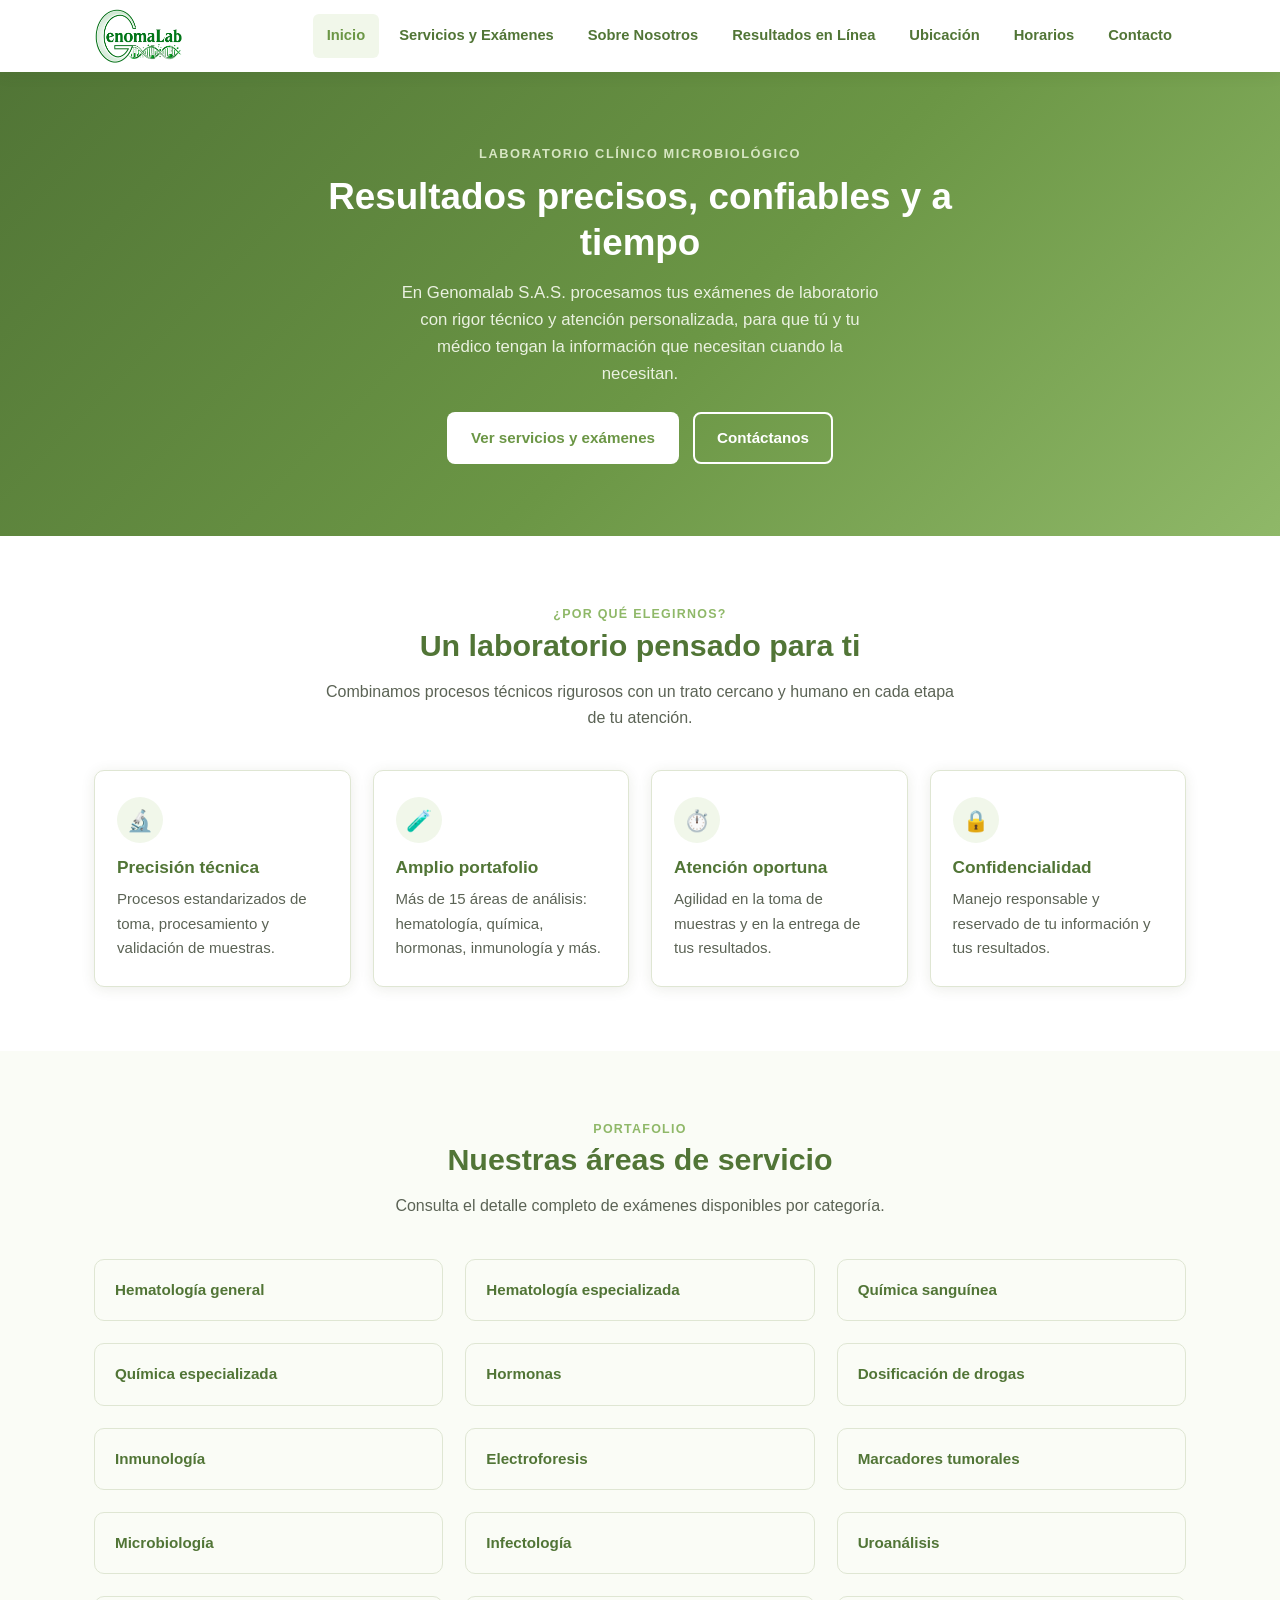
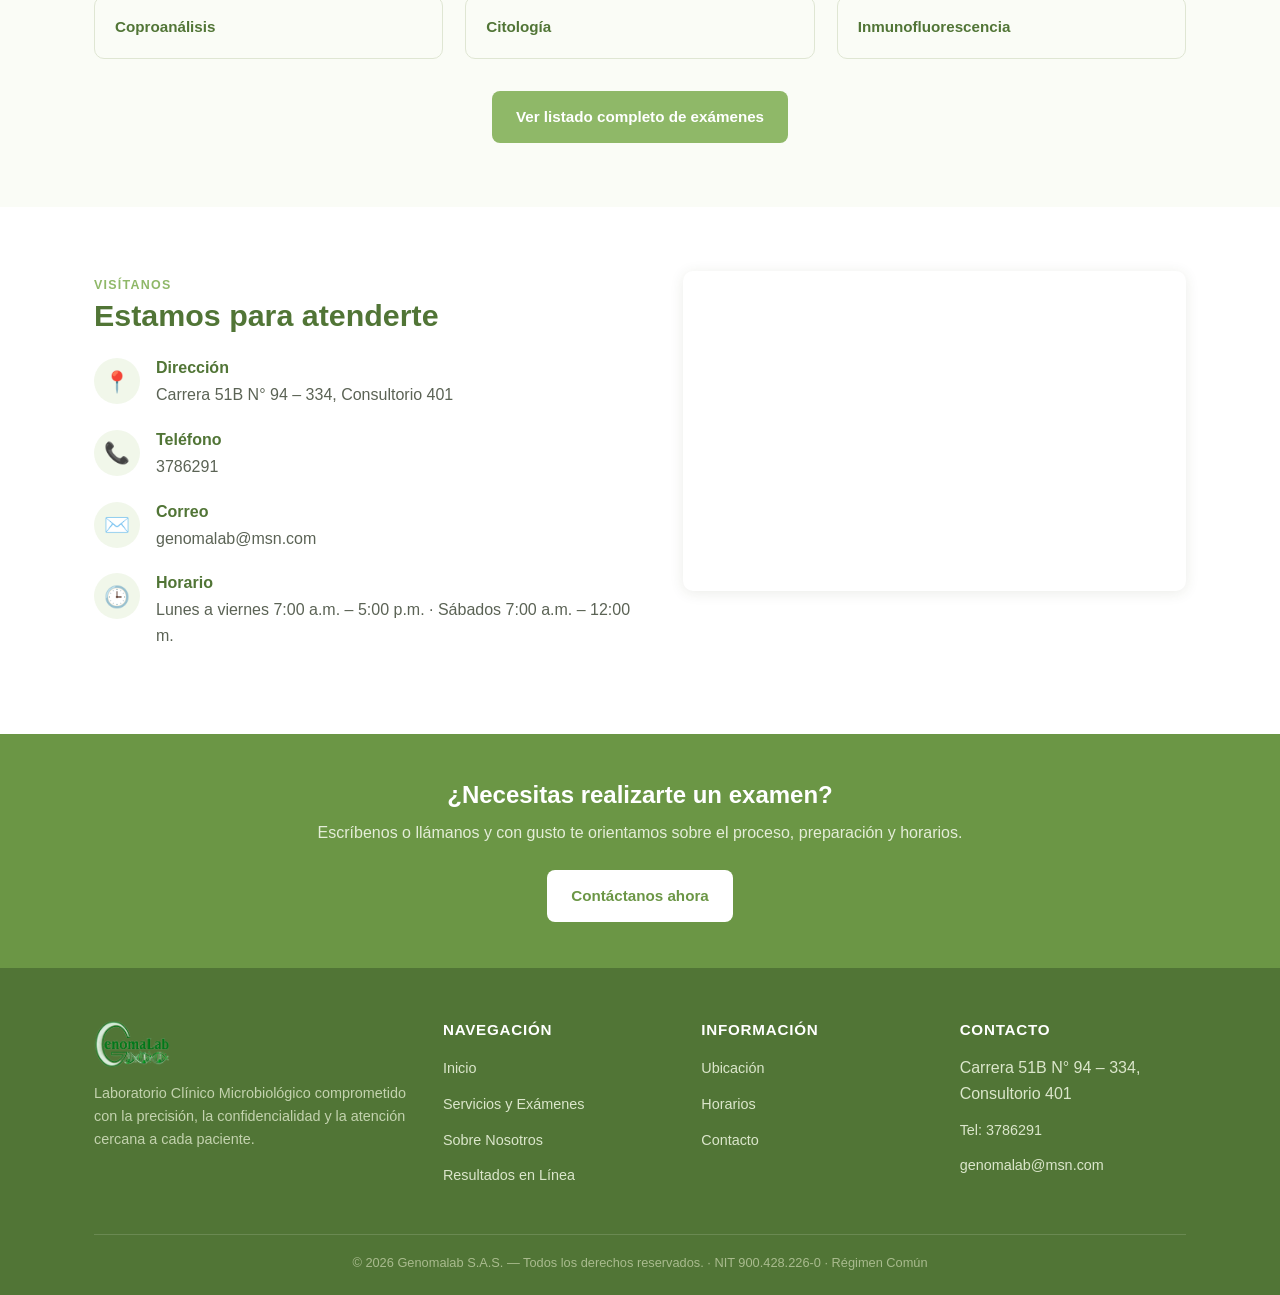
==== index.html @ b73cd080 "Add files via upload" ====
<!DOCTYPE html>
<html lang="es">
<head>
<meta charset="UTF-8">
<meta name="viewport" content="width=device-width, initial-scale=1.0">
<title>Genomalab S.A.S. | Laboratorio Clínico Microbiológico</title>
<meta name="description" content="Genomalab S.A.S. — Laboratorio Clínico Microbiológico. Hematología, química sanguínea, hormonas, inmunología, microbiología y más.">
<link rel="stylesheet" href="css/style.css">
</head>
<body>
  <header class="site-header">
    <div class="nav-wrap">
      <a href="index.html" class="brand">
        <img src="img/genomalab_logo.png" alt="Genomalab S.A.S. — Laboratorio Clínico Microbiológico">
      </a>
      <input type="checkbox" id="nav-toggle" class="nav-toggle">
      <label for="nav-toggle" class="nav-toggle-label" aria-label="Abrir menú"><span></span></label>
      <nav class="main-nav">
        <ul>
          <li><a href="index.html" class="active">Inicio</a></li>
          <li><a href="servicios.html">Servicios y Exámenes</a></li>
          <li><a href="sobre-nosotros.html">Sobre Nosotros</a></li>
          <li><a href="resultados.html">Resultados en Línea</a></li>
          <li><a href="ubicacion.html">Ubicación</a></li>
          <li><a href="horarios.html">Horarios</a></li>
          <li><a href="contacto.html">Contacto</a></li>
        </ul>
      </nav>
    </div>
  </header>


  <section class="hero">
    <div class="container">
      <div class="hero-text hero-text-centered">
        <span class="eyebrow">Laboratorio Clínico Microbiológico</span>
        <h1>Resultados precisos, confiables y a tiempo</h1>
        <p>En Genomalab S.A.S. procesamos tus exámenes de laboratorio con rigor técnico y atención personalizada, para que tú y tu médico tengan la información que necesitan cuando la necesitan.</p>
        <div class="hero-cta">
          <a href="servicios.html" class="btn btn-primary">Ver servicios y exámenes</a>
          <a href="contacto.html" class="btn btn-outline">Contáctanos</a>
        </div>
      </div>
    </div>
  </section>

  <section>
    <div class="container">
      <div class="section-header">
        <span class="eyebrow">¿Por qué elegirnos?</span>
        <h2>Un laboratorio pensado para ti</h2>
        <p>Combinamos procesos técnicos rigurosos con un trato cercano y humano en cada etapa de tu atención.</p>
      </div>
      <div class="grid grid-4">
        <div class="card">
          <div class="icon-badge">🔬</div>
          <h3>Precisión técnica</h3>
          <p>Procesos estandarizados de toma, procesamiento y validación de muestras.</p>
        </div>
        <div class="card">
          <div class="icon-badge">🧪</div>
          <h3>Amplio portafolio</h3>
          <p>Más de 15 áreas de análisis: hematología, química, hormonas, inmunología y más.</p>
        </div>
        <div class="card">
          <div class="icon-badge">⏱️</div>
          <h3>Atención oportuna</h3>
          <p>Agilidad en la toma de muestras y en la entrega de tus resultados.</p>
        </div>
        <div class="card">
          <div class="icon-badge">🔒</div>
          <h3>Confidencialidad</h3>
          <p>Manejo responsable y reservado de tu información y tus resultados.</p>
        </div>
      </div>
    </div>
  </section>

  <section class="section-alt">
    <div class="container">
      <div class="section-header">
        <span class="eyebrow">Portafolio</span>
        <h2>Nuestras áreas de servicio</h2>
        <p>Consulta el detalle completo de exámenes disponibles por categoría.</p>
      </div>
      <div class="grid grid-3">
        <div class="service-card"><a href="servicios.html">Hematología general</a></div>
        <div class="service-card"><a href="servicios.html">Hematología especializada</a></div>
        <div class="service-card"><a href="servicios.html">Química sanguínea</a></div>
        <div class="service-card"><a href="servicios.html">Química especializada</a></div>
        <div class="service-card"><a href="servicios.html">Hormonas</a></div>
        <div class="service-card"><a href="servicios.html">Dosificación de drogas</a></div>
        <div class="service-card"><a href="servicios.html">Inmunología</a></div>
        <div class="service-card"><a href="servicios.html">Electroforesis</a></div>
        <div class="service-card"><a href="servicios.html">Marcadores tumorales</a></div>
        <div class="service-card"><a href="servicios.html">Microbiología</a></div>
        <div class="service-card"><a href="servicios.html">Infectología</a></div>
        <div class="service-card"><a href="servicios.html">Uroanálisis</a></div>
        <div class="service-card"><a href="servicios.html">Coproanálisis</a></div>
        <div class="service-card"><a href="servicios.html">Citología</a></div>
        <div class="service-card"><a href="servicios.html">Inmunofluorescencia</a></div>
      </div>
      <div style="text-align:center;margin-top:32px;">
        <a href="servicios.html" class="btn btn-solid">Ver listado completo de exámenes</a>
      </div>
    </div>
  </section>

  <section>
    <div class="container contact-grid">
      <div>
        <div class="section-header" style="text-align:left;margin:0 0 24px 0;">
          <span class="eyebrow">Visítanos</span>
          <h2>Estamos para atenderte</h2>
        </div>
        <div class="contact-item">
          <div class="icon-badge">📍</div>
          <div><h4>Dirección</h4><p>Carrera 51B N° 94 – 334, Consultorio 401</p></div>
        </div>
        <div class="contact-item">
          <div class="icon-badge">📞</div>
          <div><h4>Teléfono</h4><p><a href="tel:3786291">3786291</a></p></div>
        </div>
        <div class="contact-item">
          <div class="icon-badge">✉️</div>
          <div><h4>Correo</h4><p><a href="mailto:genomalab@msn.com">genomalab@msn.com</a></p></div>
        </div>
        <div class="contact-item">
          <div class="icon-badge">🕒</div>
          <div><h4>Horario</h4><p>Lunes a viernes 7:00 a.m. – 5:00 p.m. · Sábados 7:00 a.m. – 12:00 m.</p></div>
        </div>
      </div>
      <iframe class="map-frame" loading="lazy" src="https://maps.google.com/maps?q=Carrera+51B+N°+94+–+334,+Consultorio+401&output=embed"></iframe>
    </div>
  </section>

  <div class="cta-banner">
    <div class="container">
      <h2>¿Necesitas realizarte un examen?</h2>
      <p>Escríbenos o llámanos y con gusto te orientamos sobre el proceso, preparación y horarios.</p>
      <a href="contacto.html" class="btn btn-primary">Contáctanos ahora</a>
    </div>
  </div>

  <footer>
    <div class="container">
      <div class="footer-grid">
        <div>
          <div class="brand">
            <img src="img/genomalab_logo.png" alt="Genomalab S.A.S.">
          </div>
          <p>Laboratorio Clínico Microbiológico comprometido con la precisión, la confidencialidad y la atención cercana a cada paciente.</p>
        </div>
        <div>
          <h4>Navegación</h4>
          <ul>
            <li><a href="index.html">Inicio</a></li>
            <li><a href="servicios.html">Servicios y Exámenes</a></li>
            <li><a href="sobre-nosotros.html">Sobre Nosotros</a></li>
            <li><a href="resultados.html">Resultados en Línea</a></li>
          </ul>
        </div>
        <div>
          <h4>Información</h4>
          <ul>
            <li><a href="ubicacion.html">Ubicación</a></li>
            <li><a href="horarios.html">Horarios</a></li>
            <li><a href="contacto.html">Contacto</a></li>
          </ul>
        </div>
        <div>
          <h4>Contacto</h4>
          <ul>
            <li>Carrera 51B N° 94 – 334, Consultorio 401</li>
            <li><a href="tel:3786291">Tel: 3786291</a></li>
            <li><a href="mailto:genomalab@msn.com">genomalab@msn.com</a></li>
          </ul>
        </div>
      </div>
      <div class="footer-bottom">
        &copy; 2026 Genomalab S.A.S. — Todos los derechos reservados. · NIT 900.428.226-0 · Régimen Común
      </div>
    </div>
  </footer>

</body>
</html>
---- css/style.css ----
/* ===== Genomalab S.A.S. — hoja de estilos ===== */
:root{
  --primary:#8fb868;
  --primary-dark:#6b9645;
  --primary-darker:#517536;
  --primary-light:#f1f7ea;
  --primary-lighter:#fafcf6;
  --text:#2b3420;
  --gray:#5b6355;
  --white:#ffffff;
  --border:#dfe6d3;
  --shadow:0 2px 14px rgba(55,72,31,0.10);
  --radius:10px;
}

*{box-sizing:border-box;}
html{scroll-behavior:smooth;}
body{
  margin:0;
  font-family:'Segoe UI',Roboto,Helvetica,Arial,sans-serif;
  color:var(--text);
  background:var(--white);
  line-height:1.6;
}
img{max-width:100%;display:block;}
a{color:inherit;text-decoration:none;}
ul{margin:0;padding:0;}
h1,h2,h3,h4{margin:0 0 .5em 0;line-height:1.25;color:var(--primary-darker);}
p{margin:0 0 1em 0;}
.container{max-width:1140px;margin:0 auto;padding:0 24px;}

/* ---------- Header ---------- */
.site-header{
  position:sticky;top:0;z-index:100;
  background:var(--white);
  box-shadow:var(--shadow);
}
.nav-wrap{
  display:flex;align-items:center;justify-content:space-between;
  max-width:1140px;margin:0 auto;padding:8px 24px;
}
.brand{display:flex;align-items:center;gap:10px;}
.brand img{height:56px;width:auto;}
.brand-text{display:none;}

.nav-toggle{display:none;}
.nav-toggle-label{
  display:none;
  cursor:pointer;
  padding:8px;
}
.nav-toggle-label span,
.nav-toggle-label span::before,
.nav-toggle-label span::after{
  display:block;width:26px;height:3px;background:var(--primary-darker);
  border-radius:2px;position:relative;transition:.2s;
}
.nav-toggle-label span::before{content:"";position:absolute;top:-8px;}
.nav-toggle-label span::after{content:"";position:absolute;top:8px;}

nav.main-nav ul{
  display:flex;gap:6px;list-style:none;flex-wrap:wrap;
}
nav.main-nav a{
  display:block;
  padding:10px 14px;
  font-weight:600;
  font-size:.92rem;
  color:var(--primary-darker);
  border-radius:6px;
  transition:.15s;
}
nav.main-nav a:hover,
nav.main-nav a.active{
  background:var(--primary-light);
  color:var(--primary-dark);
}

@media (max-width:900px){
  .nav-toggle-label{display:block;}
  nav.main-nav{
    width:100%;
    max-height:0;
    overflow:hidden;
    transition:max-height .3s ease;
  }
  nav.main-nav ul{flex-direction:column;padding:6px 0 14px 0;}
  .nav-toggle:checked ~ nav.main-nav{max-height:600px;}
  .nav-wrap{flex-wrap:wrap;}
}

/* ---------- Hero ---------- */
.hero{
  background:linear-gradient(135deg,var(--primary-darker),var(--primary-dark) 55%,var(--primary));
  color:var(--white);
  padding:72px 0;
}
.hero .container{display:flex;align-items:center;gap:48px;flex-wrap:wrap;}
.hero-text{flex:1 1 380px;}
.hero-text-centered{flex:1 1 100%;max-width:720px;margin:0 auto;text-align:center;}
.hero-text-centered p{margin-left:auto;margin-right:auto;}
.hero-text-centered .hero-cta{justify-content:center;}
.hero-text .eyebrow{
  text-transform:uppercase;letter-spacing:.12em;font-size:.8rem;
  color:#d7e6c3;font-weight:700;margin-bottom:10px;display:block;
}
.hero-text h1{color:var(--white);font-size:2.3rem;margin-bottom:14px;}
.hero-text p{color:#eaf1e0;font-size:1.05rem;max-width:52ch;}
.hero-logo{flex:0 1 320px;background:var(--white);padding:22px;border-radius:14px;box-shadow:0 10px 30px rgba(0,0,0,.18);}

.btn{
  display:inline-block;padding:12px 22px;border-radius:8px;font-weight:700;
  font-size:.95rem;cursor:pointer;border:2px solid transparent;transition:.15s;
}
.btn-primary{background:var(--white);color:var(--primary-dark);}
.btn-primary:hover{background:var(--primary-light);}
.btn-outline{border-color:var(--white);color:var(--white);}
.btn-outline:hover{background:rgba(255,255,255,.12);}
.btn-solid{background:var(--primary);color:var(--white);}
.btn-solid:hover{background:var(--primary-dark);}
.hero-cta{margin-top:24px;display:flex;gap:14px;flex-wrap:wrap;}

/* ---------- Sections ---------- */
section{padding:64px 0;}
.section-alt{background:var(--primary-lighter);}
.section-header{text-align:center;max-width:640px;margin:0 auto 40px auto;}
.section-header .eyebrow{
  text-transform:uppercase;letter-spacing:.1em;font-size:.78rem;
  color:var(--primary);font-weight:700;
}
.section-header h2{font-size:1.9rem;}
.section-header p{color:var(--gray);}

/* card grid */
.grid{display:grid;gap:22px;}
.grid-3{grid-template-columns:repeat(3,1fr);}
.grid-4{grid-template-columns:repeat(4,1fr);}
.grid-2{grid-template-columns:repeat(2,1fr);}
@media (max-width:860px){.grid-3,.grid-4,.grid-2{grid-template-columns:1fr 1fr;}}
@media (max-width:560px){.grid-3,.grid-4,.grid-2{grid-template-columns:1fr;}}

.card{
  background:var(--white);
  border:1px solid var(--border);
  border-radius:var(--radius);
  padding:26px 22px;
  box-shadow:var(--shadow);
}
.card h3{font-size:1.08rem;}
.card p{color:var(--gray);font-size:.94rem;margin-bottom:0;}
.icon-badge{
  width:46px;height:46px;border-radius:50%;
  background:var(--primary-light);color:var(--primary-dark);
  display:flex;align-items:center;justify-content:center;
  font-size:1.3rem;margin-bottom:14px;
}

.service-card{
  background:var(--primary-lighter);
  border:1px solid var(--border);
  border-radius:var(--radius);
  padding:18px 20px;
  font-weight:600;
  color:var(--primary-darker);
  font-size:.95rem;
}
.service-card a{display:block;}
.service-card:hover{background:var(--primary-light);}

/* accordion (details/summary) */
.accordion{border:1px solid var(--border);border-radius:var(--radius);overflow:hidden;margin-bottom:14px;background:var(--white);}
.accordion summary{
  cursor:pointer;list-style:none;padding:18px 22px;font-weight:700;
  color:var(--primary-darker);background:var(--primary-lighter);
  display:flex;justify-content:space-between;align-items:center;
  font-size:1.02rem;
}
.accordion summary::-webkit-details-marker{display:none;}
.accordion summary::after{content:"+";font-size:1.4rem;color:var(--primary);}
.accordion[open] summary::after{content:"–";}
.accordion .accordion-body{padding:18px 24px 22px 24px;}
.accordion ul{columns:2;column-gap:32px;list-style:none;}
@media (max-width:640px){.accordion ul{columns:1;}}
.accordion li{
  padding:7px 0 7px 22px;position:relative;font-size:.95rem;color:var(--text);
  break-inside:avoid;
}
.accordion li::before{
  content:"";position:absolute;left:0;top:15px;width:8px;height:8px;
  background:var(--primary);border-radius:50%;
}

/* info list simple */
.check-list{list-style:none;}
.check-list li{padding:6px 0 6px 26px;position:relative;}
.check-list li::before{
  content:"✓";position:absolute;left:0;top:5px;color:var(--primary);font-weight:900;
}

/* table */
table.schedule{width:100%;border-collapse:collapse;background:var(--white);border-radius:var(--radius);overflow:hidden;box-shadow:var(--shadow);}
table.schedule th,table.schedule td{padding:16px 20px;text-align:left;border-bottom:1px solid var(--border);}
table.schedule th{background:var(--primary);color:var(--white);font-size:.9rem;text-transform:uppercase;letter-spacing:.05em;}
table.schedule tr:last-child td{border-bottom:none;}
table.schedule td:first-child{font-weight:700;color:var(--primary-darker);}

/* contact */
.contact-grid{display:grid;grid-template-columns:1.1fr 1fr;gap:36px;}
@media (max-width:860px){.contact-grid{grid-template-columns:1fr;}}
.contact-item{display:flex;gap:16px;margin-bottom:22px;}
.contact-item .icon-badge{flex-shrink:0;margin-bottom:0;}
.contact-item h4{margin-bottom:4px;font-size:1rem;}
.contact-item p{margin:0;color:var(--gray);}
.map-frame{border:0;width:100%;height:320px;border-radius:var(--radius);box-shadow:var(--shadow);}

.form-box{background:var(--white);border:1px solid var(--border);border-radius:var(--radius);padding:28px;box-shadow:var(--shadow);}
.form-box label{display:block;font-weight:700;font-size:.88rem;margin:14px 0 6px 0;color:var(--primary-darker);}
.form-box label:first-child{margin-top:0;}
.form-box input,.form-box select,.form-box textarea{
  width:100%;padding:11px 13px;border:1px solid var(--border);border-radius:7px;
  font-family:inherit;font-size:.95rem;background:var(--primary-lighter);
}
.form-box textarea{resize:vertical;min-height:110px;}
.form-box .btn{margin-top:18px;width:100%;text-align:center;border:none;}

/* whatsapp card */
.whatsapp-box{
  background:var(--white);border:1px solid var(--border);border-radius:var(--radius);
  padding:40px 32px;box-shadow:var(--shadow);text-align:center;
  display:flex;flex-direction:column;align-items:center;justify-content:center;
}
.whatsapp-icon{
  width:64px;height:64px;border-radius:50%;background:#25D366;
  display:flex;align-items:center;justify-content:center;margin-bottom:18px;
}
.whatsapp-box h3{font-size:1.25rem;}
.whatsapp-box p{color:var(--gray);max-width:36ch;}
.btn-whatsapp{
  background:#25D366;color:#ffffff;border:none;padding:14px 30px;font-size:1rem;
  display:inline-flex;align-items:center;justify-content:center;margin-top:6px;
}
.btn-whatsapp:hover{background:#1DA851;}
.whatsapp-number{
  margin-top:16px;margin-bottom:0;font-weight:700;color:var(--primary-darker);
  font-size:.95rem;letter-spacing:.02em;
}

/* banner CTA */
.cta-banner{
  background:var(--primary-dark);color:var(--white);
  padding:46px 0;text-align:center;
}
.cta-banner h2{color:var(--white);margin-bottom:10px;}
.cta-banner p{color:#e4edd8;margin-bottom:24px;}

/* steps */
.steps{counter-reset:step;}
.step{display:flex;gap:18px;margin-bottom:26px;}
.step .num{
  counter-increment:step;flex-shrink:0;
  width:42px;height:42px;border-radius:50%;background:var(--primary);color:var(--white);
  display:flex;align-items:center;justify-content:center;font-weight:800;font-size:1.05rem;
}
.step .num::before{content:counter(step);}
.step h4{margin-bottom:4px;}
.step p{color:var(--gray);margin:0;}

.notice{
  background:var(--primary-light);border-left:4px solid var(--primary);
  padding:16px 20px;border-radius:0 8px 8px 0;color:var(--primary-darker);font-size:.95rem;
}

/* breadcrumb / page header */
.page-hero{
  background:var(--primary-light);
  padding:38px 0;
  border-bottom:1px solid var(--border);
}
.page-hero .eyebrow{color:var(--primary-dark);font-weight:700;text-transform:uppercase;font-size:.8rem;letter-spacing:.1em;}
.page-hero h1{font-size:1.9rem;margin-top:6px;}
.page-hero p{color:var(--gray);max-width:60ch;margin-bottom:0;}

/* footer */
footer{background:var(--primary-darker);color:#dbe6cb;padding:52px 0 22px 0;}
.footer-grid{display:grid;grid-template-columns:1.4fr 1fr 1fr 1fr;gap:32px;margin-bottom:36px;}
@media (max-width:860px){.footer-grid{grid-template-columns:1fr 1fr;}}
@media (max-width:560px){.footer-grid{grid-template-columns:1fr;}}
footer h4{color:var(--white);font-size:.95rem;text-transform:uppercase;letter-spacing:.05em;margin-bottom:16px;}
footer .brand img{height:48px;margin-bottom:14px;}
footer p{color:#c3d2ae;font-size:.9rem;}
footer ul{list-style:none;}
footer ul li{margin-bottom:10px;}
footer a{color:#dbe6cb;font-size:.9rem;}
footer a:hover{color:var(--white);text-decoration:underline;}
.footer-bottom{
  border-top:1px solid rgba(255,255,255,.14);
  padding-top:18px;text-align:center;font-size:.8rem;color:#a9bb8e;
}

.social-row{display:flex;gap:10px;margin-top:6px;}
.social-row a{
  width:36px;height:36px;border-radius:50%;background:rgba(255,255,255,.1);
  display:flex;align-items:center;justify-content:center;font-size:.9rem;
}
.social-row a:hover{background:var(--primary);}
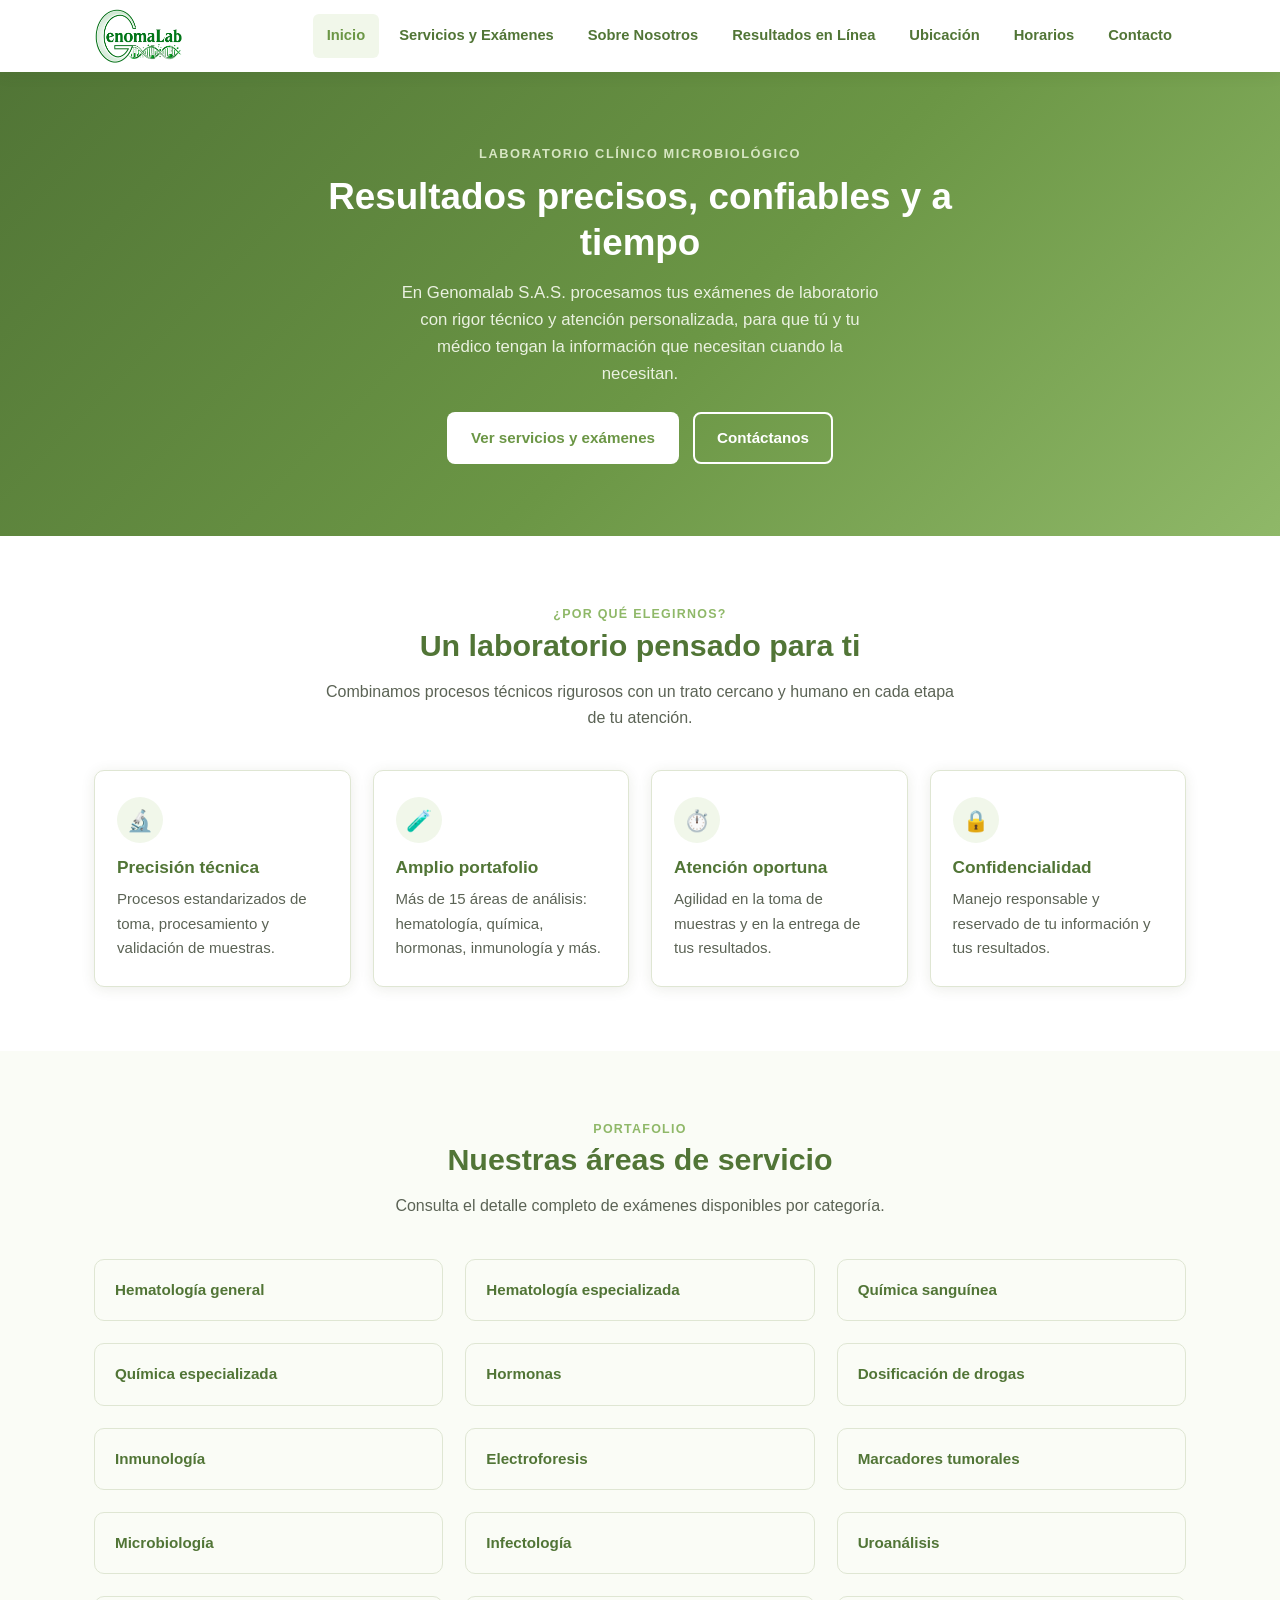
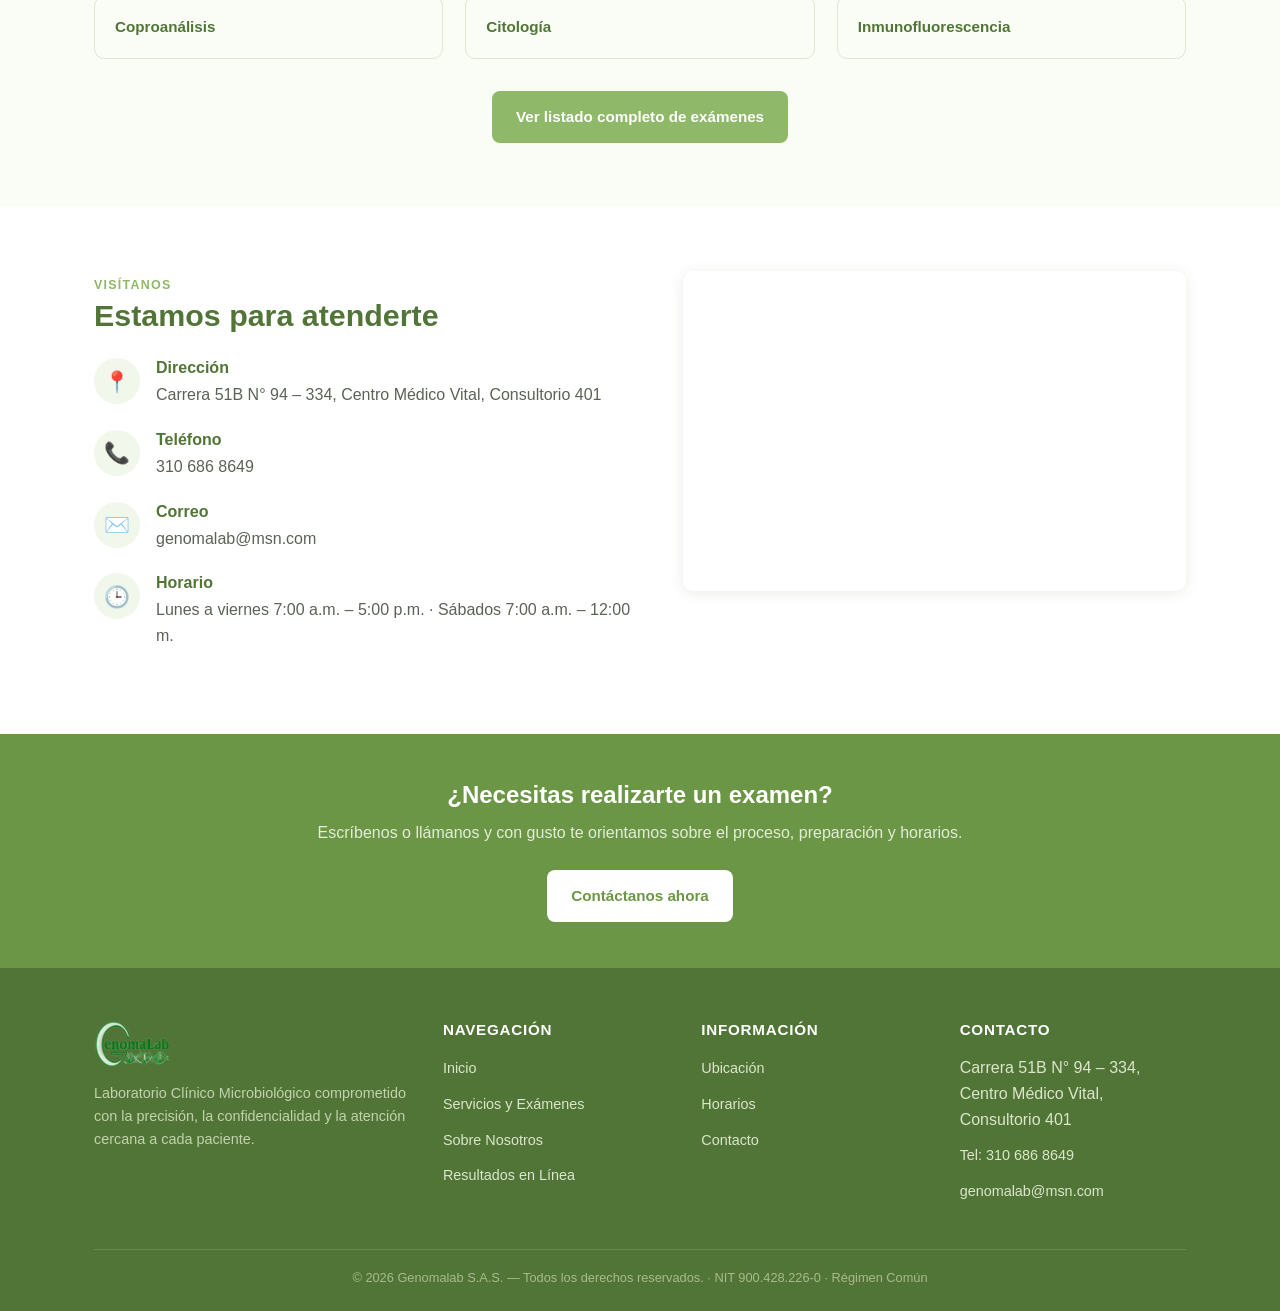
==== commit 4437a1a4: "Add files via upload" ====
--- a/index.html
+++ b/index.html
@@ -115,11 +115,11 @@
         </div>
         <div class="contact-item">
           <div class="icon-badge">📍</div>
-          <div><h4>Dirección</h4><p>Carrera 51B N° 94 – 334, Consultorio 401</p></div>
+          <div><h4>Dirección</h4><p>Carrera 51B N° 94 – 334, Centro Médico Vital, Consultorio 401</p></div>
         </div>
         <div class="contact-item">
           <div class="icon-badge">📞</div>
-          <div><h4>Teléfono</h4><p><a href="tel:3786291">3786291</a></p></div>
+          <div><h4>Teléfono</h4><p><a href="tel:+573106868649">310 686 8649</a></p></div>
         </div>
         <div class="contact-item">
           <div class="icon-badge">✉️</div>
@@ -130,7 +130,7 @@
           <div><h4>Horario</h4><p>Lunes a viernes 7:00 a.m. – 5:00 p.m. · Sábados 7:00 a.m. – 12:00 m.</p></div>
         </div>
       </div>
-      <iframe class="map-frame" loading="lazy" src="https://maps.google.com/maps?q=Carrera+51B+N°+94+–+334,+Consultorio+401&output=embed"></iframe>
+      <iframe class="map-frame" loading="lazy" src="https://maps.google.com/maps?q=Centro%20M%C3%A9dico%20Vital%2C%20Carrera%2051B%20N%C2%B0%2094-334%2C%20Barranquilla%2C%20Colombia&output=embed"></iframe>
     </div>
   </section>
 
@@ -171,8 +171,8 @@
         <div>
           <h4>Contacto</h4>
           <ul>
-            <li>Carrera 51B N° 94 – 334, Consultorio 401</li>
-            <li><a href="tel:3786291">Tel: 3786291</a></li>
+            <li>Carrera 51B N° 94 – 334, Centro Médico Vital, Consultorio 401</li>
+            <li><a href="tel:+573106868649">Tel: 310 686 8649</a></li>
             <li><a href="mailto:genomalab@msn.com">genomalab@msn.com</a></li>
           </ul>
         </div>
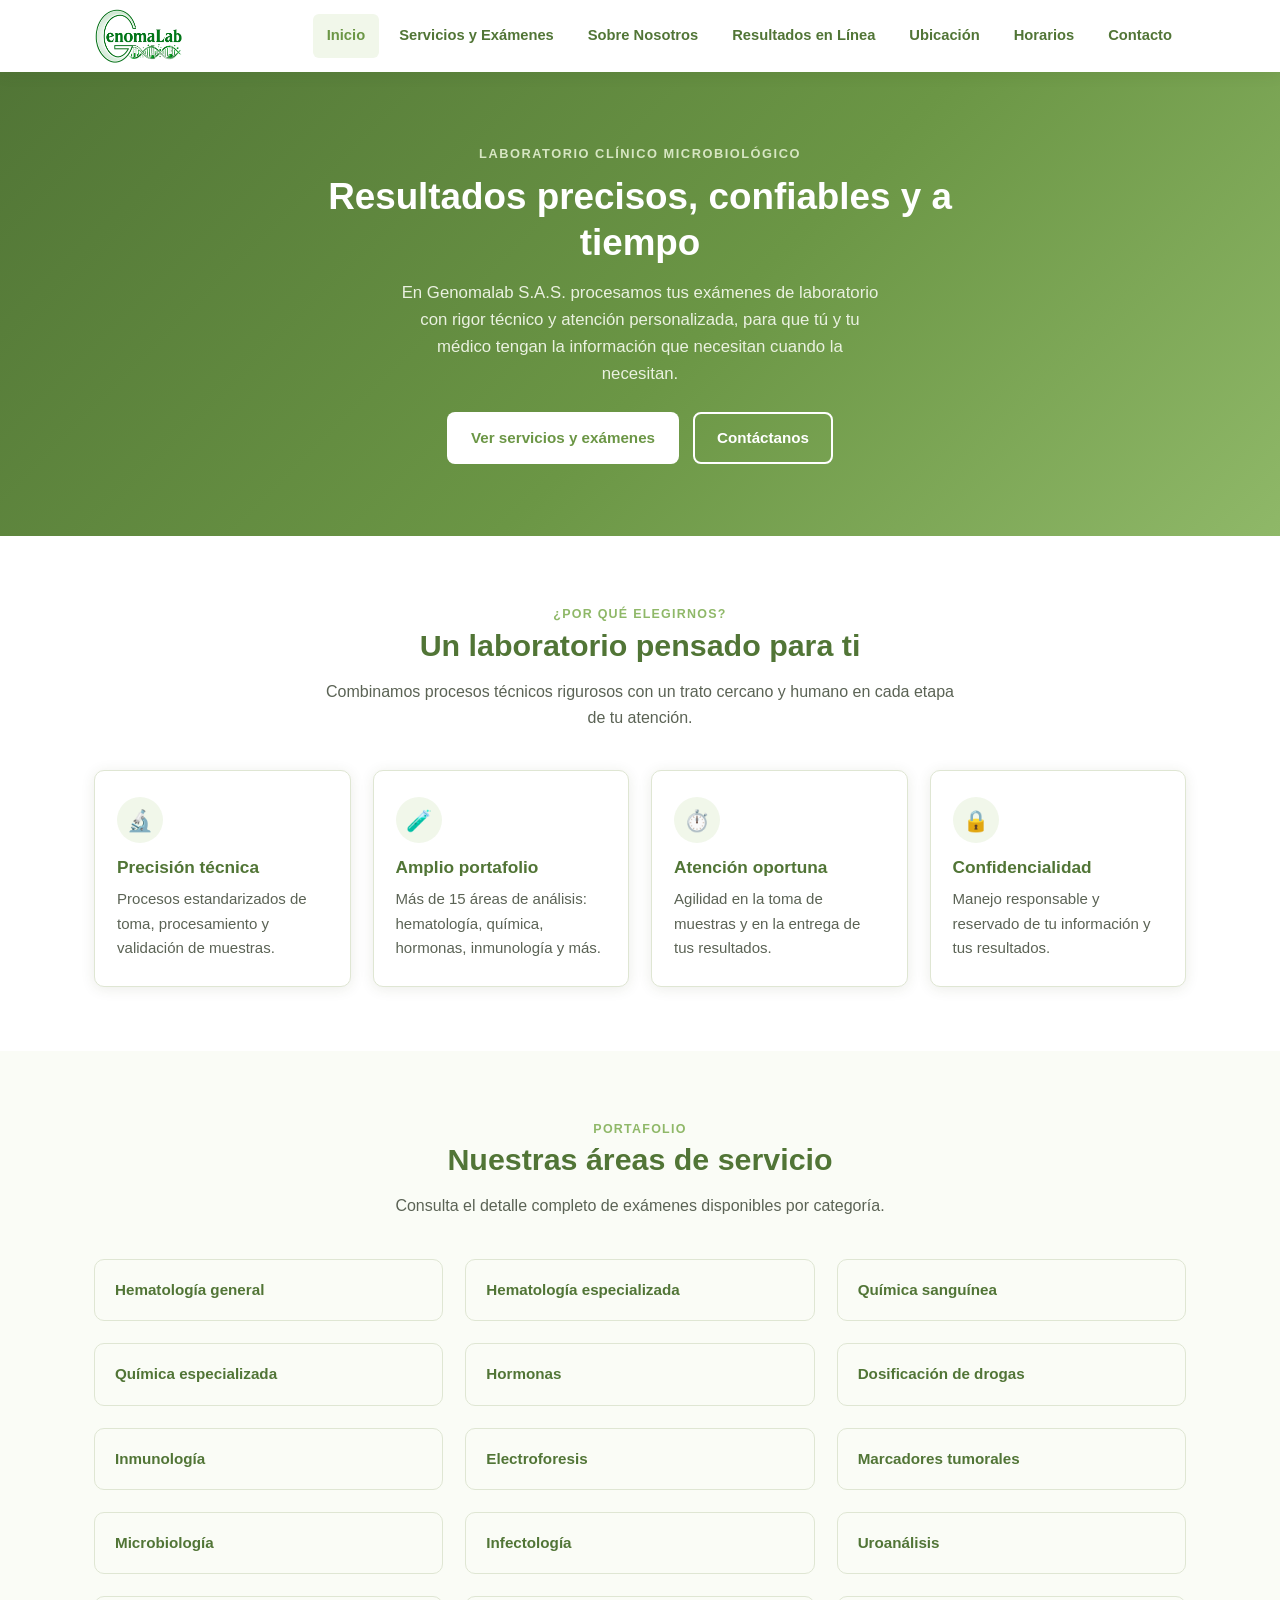
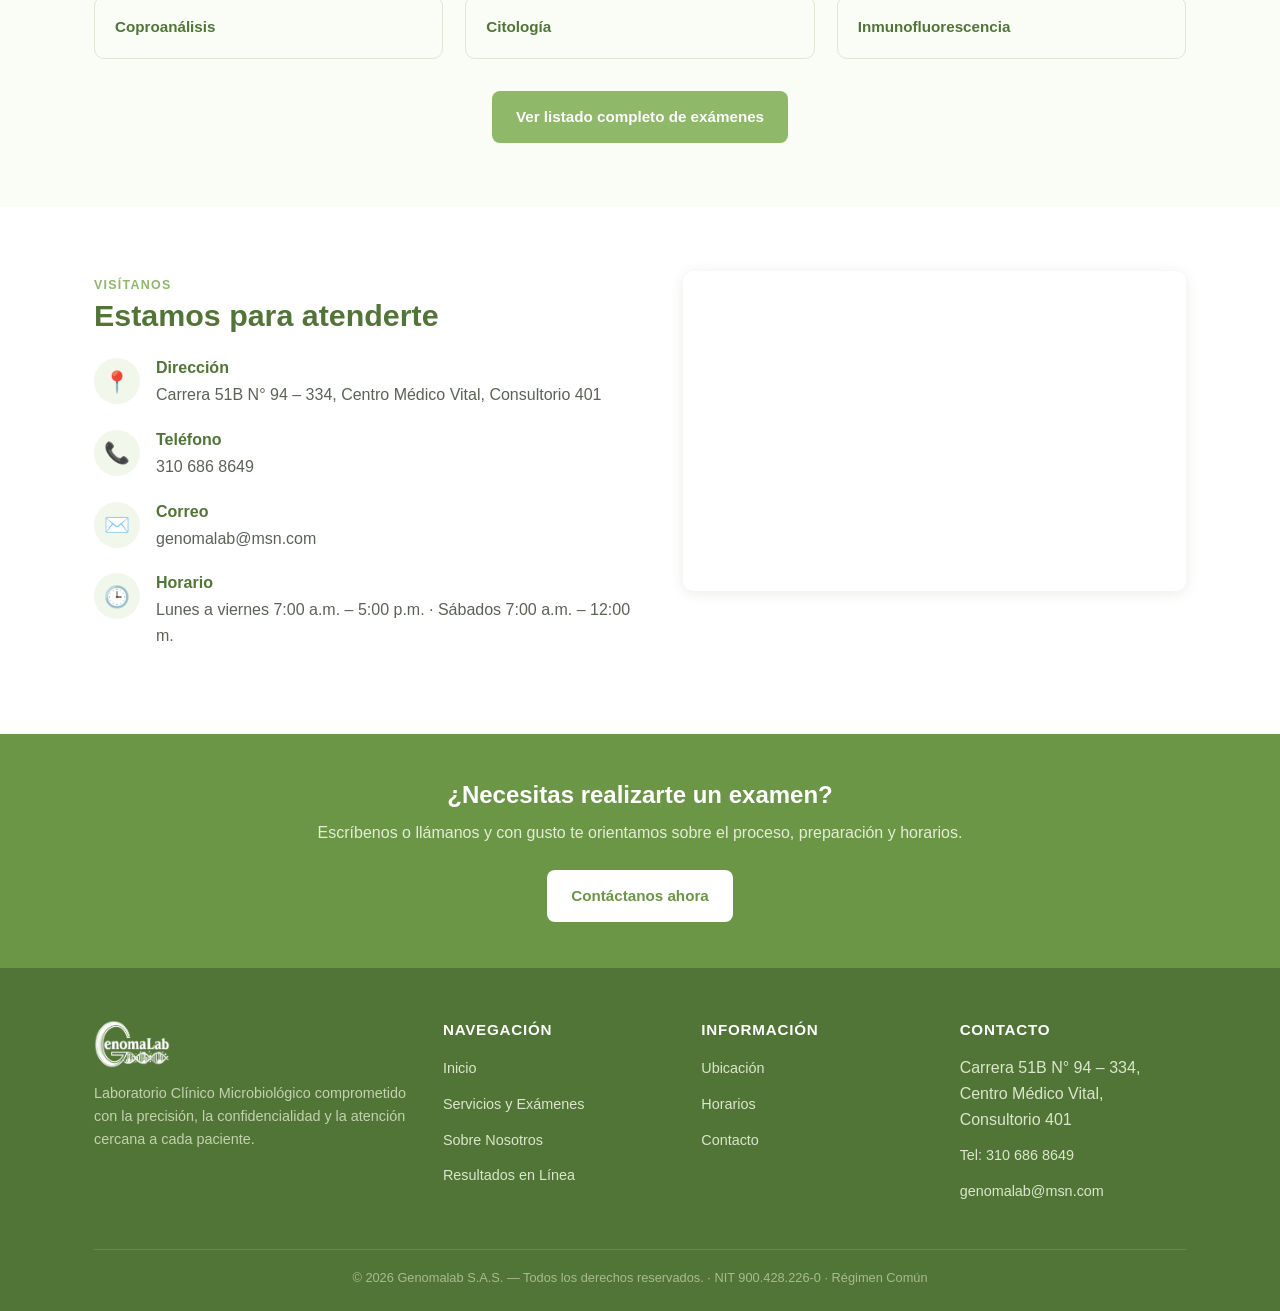
==== commit e000127c: "Add files via upload" ====
--- a/index.html
+++ b/index.html
@@ -147,7 +147,7 @@
       <div class="footer-grid">
         <div>
           <div class="brand">
-            <img src="img/genomalab_logo.png" alt="Genomalab S.A.S.">
+            <img src="img/genomalab_logo_white.png" alt="Genomalab S.A.S.">
           </div>
           <p>Laboratorio Clínico Microbiológico comprometido con la precisión, la confidencialidad y la atención cercana a cada paciente.</p>
         </div>
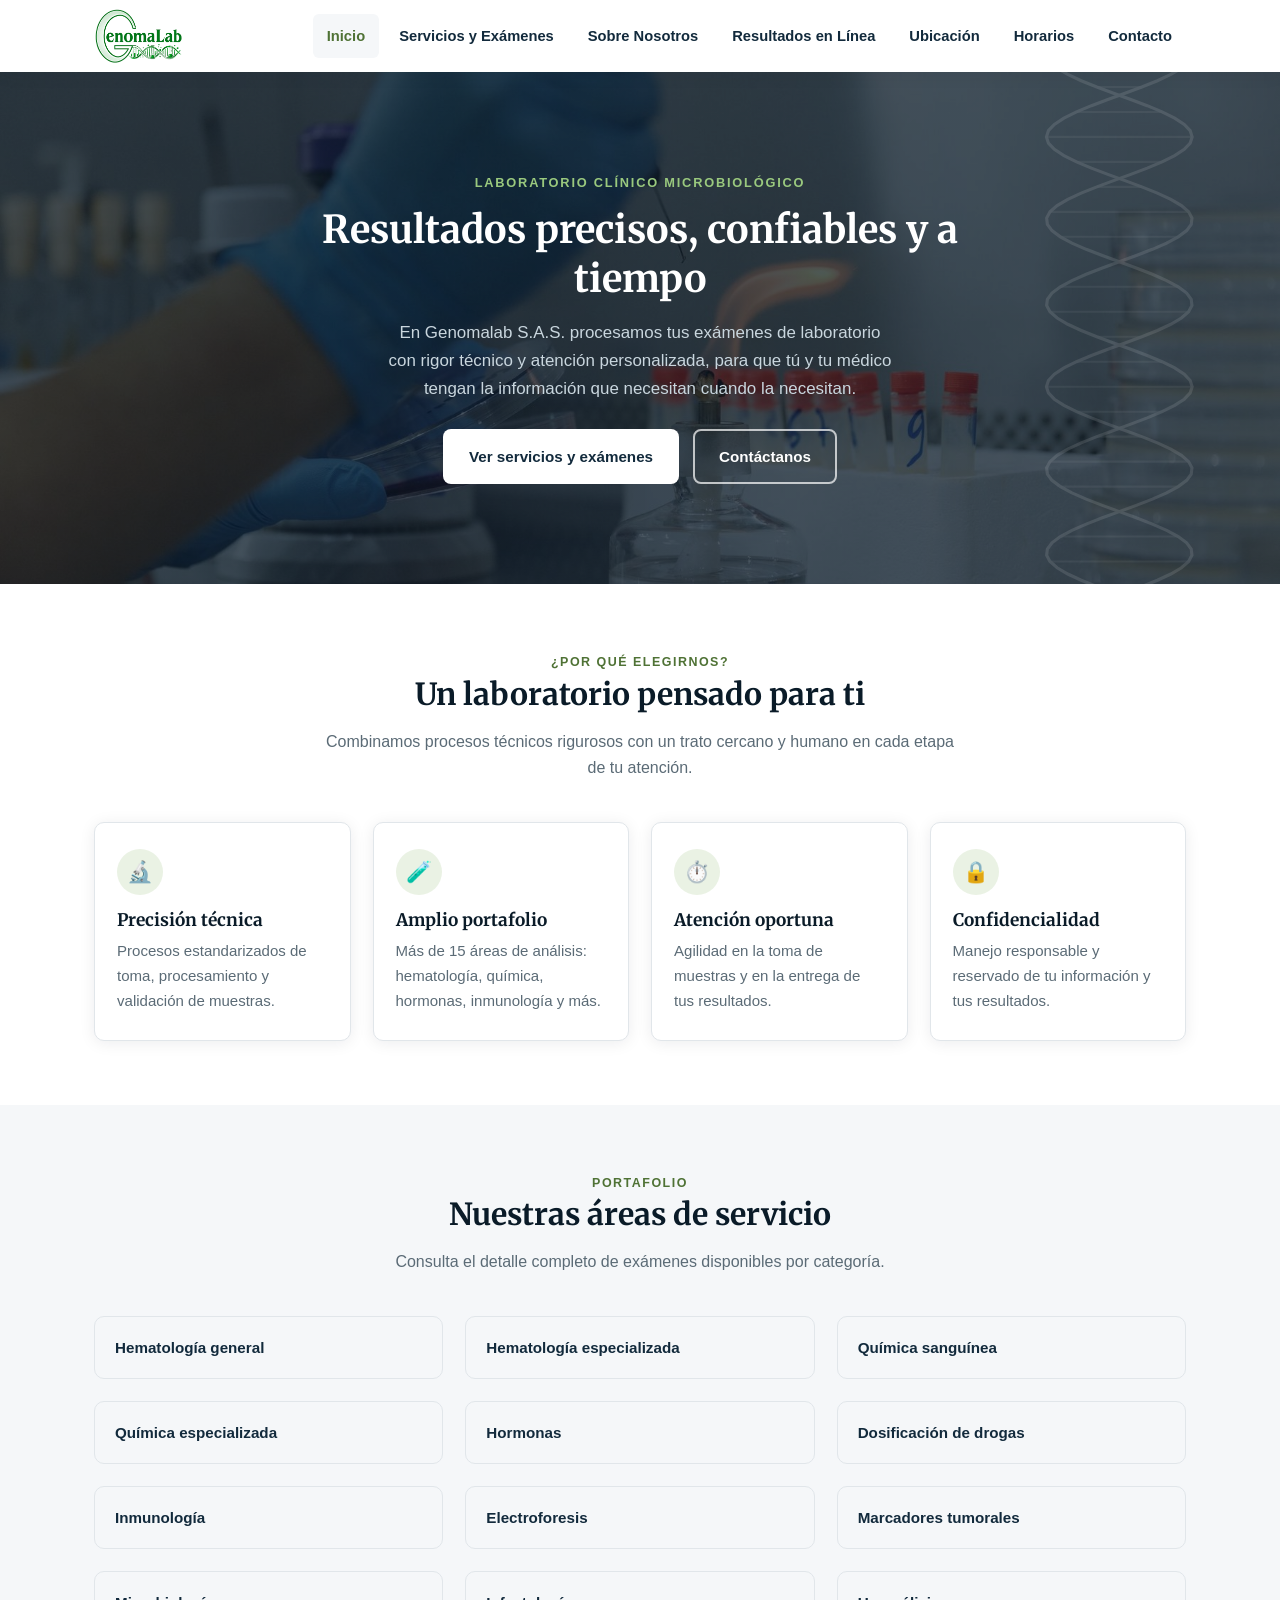
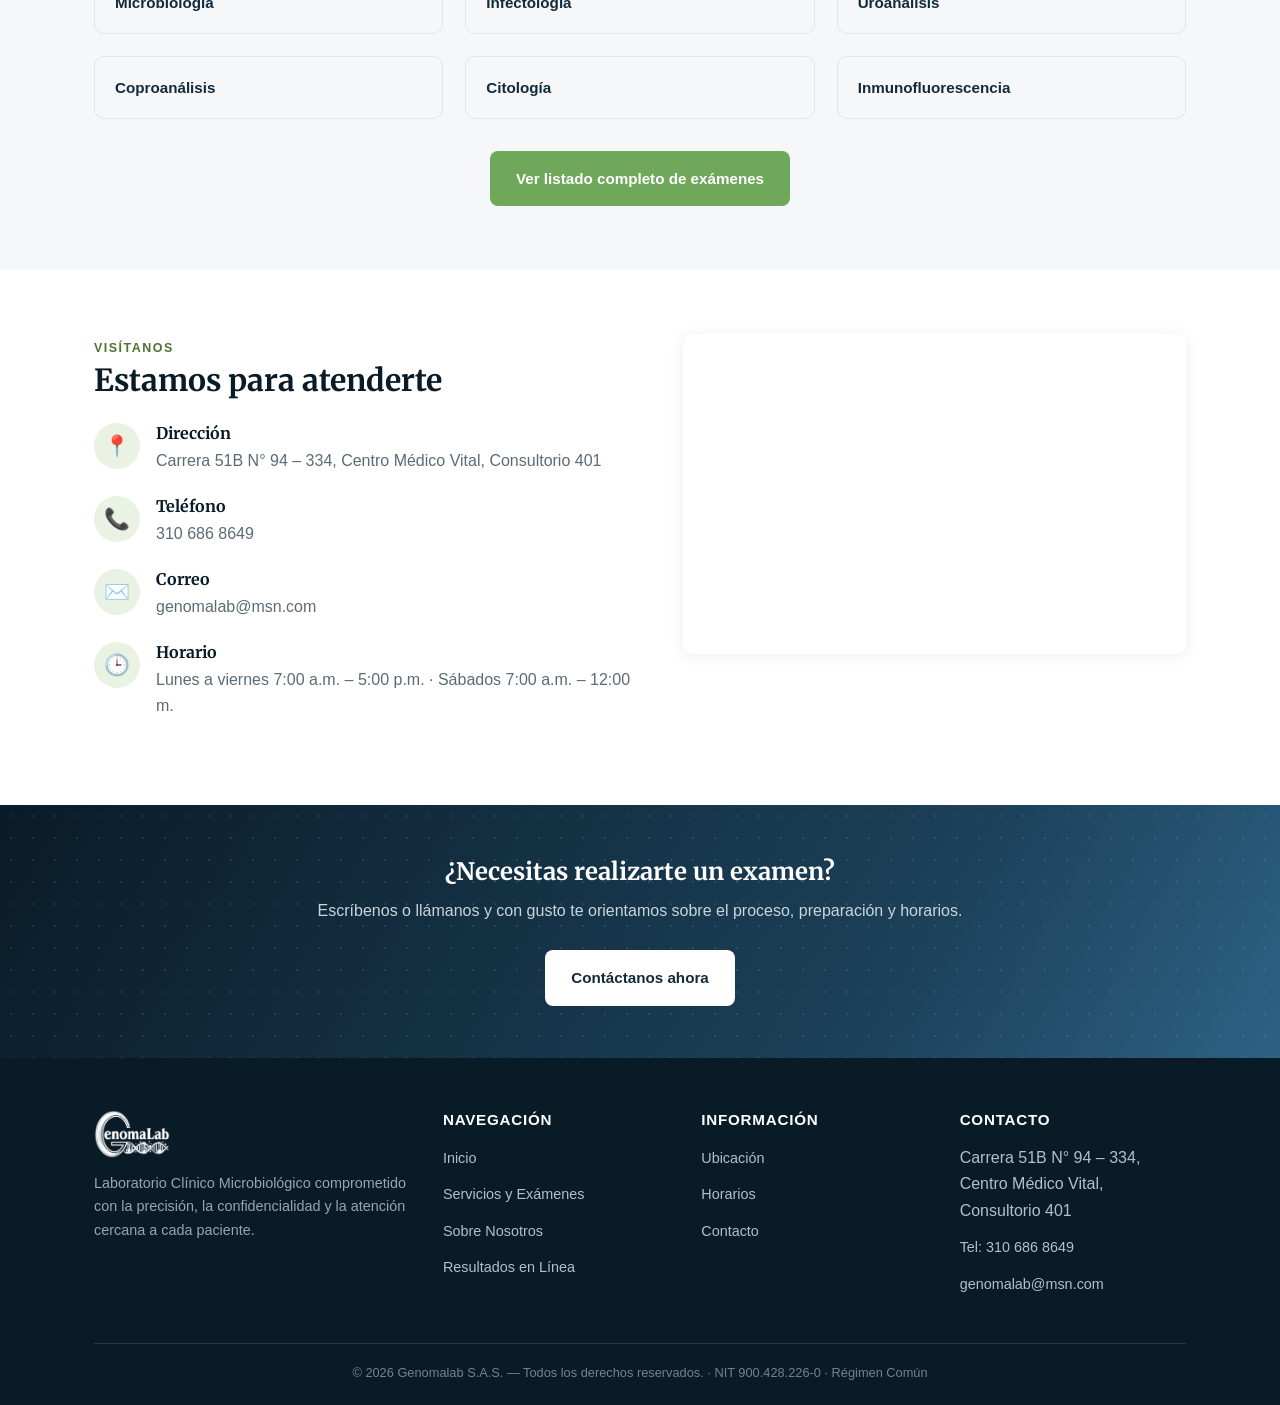
==== commit 1d3f7b9a: "Add files via upload" ====
--- a/index.html
+++ b/index.html
@@ -5,6 +5,9 @@
 <meta name="viewport" content="width=device-width, initial-scale=1.0">
 <title>Genomalab S.A.S. | Laboratorio Clínico Microbiológico</title>
 <meta name="description" content="Genomalab S.A.S. — Laboratorio Clínico Microbiológico. Hematología, química sanguínea, hormonas, inmunología, microbiología y más.">
+<link rel="preconnect" href="https://fonts.googleapis.com">
+<link rel="preconnect" href="https://fonts.gstatic.com" crossorigin>
+<link href="https://fonts.googleapis.com/css2?family=Merriweather:wght@400;700;900&display=swap" rel="stylesheet">
 <link rel="stylesheet" href="css/style.css">
 </head>
 <body>
@@ -31,6 +34,38 @@
 
 
   <section class="hero">
+    <svg viewBox="0 0 260 640" class="hero-helix" width="260" height="640" fill="none" xmlns="http://www.w3.org/2000/svg" aria-hidden="true">
+  <g stroke="currentColor" stroke-width="3" stroke-linecap="round" opacity="0.9">
+    <path d="M130.0,0 L146.3,6 L161.8,12 L175.5,18 L186.6,24 L194.7,30 L199.1,36 L199.8,42 L196.6,48 L189.7,54 L179.5,60 L166.6,66 L151.6,72 L135.5,78 L119.0,84 L103.2,90 L88.9,96 L76.8,102 L67.6,108 L61.9,114 L60.0,120 L61.9,126 L67.6,132 L76.8,138 L88.9,144 L103.2,150 L119.0,156 L135.5,162 L151.6,168 L166.6,174 L179.5,180 L189.7,186 L196.6,192 L199.8,198 L199.1,204 L194.7,210 L186.6,216 L175.5,222 L161.8,228 L146.3,234 L130.0,240 L113.7,246 L98.2,252 L84.5,258 L73.4,264 L65.3,270 L60.9,276 L60.2,282 L63.4,288 L70.3,294 L80.5,300 L93.4,306 L108.4,312 L124.5,318 L141.0,324 L156.8,330 L171.1,336 L183.2,342 L192.4,348 L198.1,354 L200.0,360 L198.1,366 L192.4,372 L183.2,378 L171.1,384 L156.8,390 L141.0,396 L124.5,402 L108.4,408 L93.4,414 L80.5,420 L70.3,426 L63.4,432 L60.2,438 L60.9,444 L65.3,450 L73.4,456 L84.5,462 L98.2,468 L113.7,474 L130.0,480 L146.3,486 L161.8,492 L175.5,498 L186.6,504 L194.7,510 L199.1,516 L199.8,522 L196.6,528 L189.7,534 L179.5,540 L166.6,546 L151.6,552 L135.5,558 L119.0,564 L103.2,570 L88.9,576 L76.8,582 L67.6,588 L61.9,594 L60.0,600 L61.9,606 L67.6,612 L76.8,618 L88.9,624 L103.2,630 L119.0,636"/>
+    <path d="M130.0,0 L113.7,6 L98.2,12 L84.5,18 L73.4,24 L65.3,30 L60.9,36 L60.2,42 L63.4,48 L70.3,54 L80.5,60 L93.4,66 L108.4,72 L124.5,78 L141.0,84 L156.8,90 L171.1,96 L183.2,102 L192.4,108 L198.1,114 L200.0,120 L198.1,126 L192.4,132 L183.2,138 L171.1,144 L156.8,150 L141.0,156 L124.5,162 L108.4,168 L93.4,174 L80.5,180 L70.3,186 L63.4,192 L60.2,198 L60.9,204 L65.3,210 L73.4,216 L84.5,222 L98.2,228 L113.7,234 L130.0,240 L146.3,246 L161.8,252 L175.5,258 L186.6,264 L194.7,270 L199.1,276 L199.8,282 L196.6,288 L189.7,294 L179.5,300 L166.6,306 L151.6,312 L135.5,318 L119.0,324 L103.2,330 L88.9,336 L76.8,342 L67.6,348 L61.9,354 L60.0,360 L61.9,366 L67.6,372 L76.8,378 L88.9,384 L103.2,390 L119.0,396 L135.5,402 L151.6,408 L166.6,414 L179.5,420 L189.7,426 L196.6,432 L199.8,438 L199.1,444 L194.7,450 L186.6,456 L175.5,462 L161.8,468 L146.3,474 L130.0,480 L113.7,486 L98.2,492 L84.5,498 L73.4,504 L65.3,510 L60.9,516 L60.2,522 L63.4,528 L70.3,534 L80.5,540 L93.4,546 L108.4,552 L124.5,558 L141.0,564 L156.8,570 L171.1,576 L183.2,582 L192.4,588 L198.1,594 L200.0,600 L198.1,606 L192.4,612 L183.2,618 L171.1,624 L156.8,630 L141.0,636"/>
+  </g>
+  <g stroke="currentColor" stroke-width="2" opacity="0.45">
+    <line x1="186.6" y1="24" x2="73.4" y2="24" />
+<line x1="196.6" y1="48" x2="63.4" y2="48" />
+<line x1="151.6" y1="72" x2="108.4" y2="72" />
+<line x1="88.9" y1="96" x2="171.1" y2="96" />
+<line x1="60.0" y1="120" x2="200.0" y2="120" />
+<line x1="88.9" y1="144" x2="171.1" y2="144" />
+<line x1="151.6" y1="168" x2="108.4" y2="168" />
+<line x1="196.6" y1="192" x2="63.4" y2="192" />
+<line x1="186.6" y1="216" x2="73.4" y2="216" />
+<line x1="73.4" y1="264" x2="186.6" y2="264" />
+<line x1="63.4" y1="288" x2="196.6" y2="288" />
+<line x1="108.4" y1="312" x2="151.6" y2="312" />
+<line x1="171.1" y1="336" x2="88.9" y2="336" />
+<line x1="200.0" y1="360" x2="60.0" y2="360" />
+<line x1="171.1" y1="384" x2="88.9" y2="384" />
+<line x1="108.4" y1="408" x2="151.6" y2="408" />
+<line x1="63.4" y1="432" x2="196.6" y2="432" />
+<line x1="73.4" y1="456" x2="186.6" y2="456" />
+<line x1="186.6" y1="504" x2="73.4" y2="504" />
+<line x1="196.6" y1="528" x2="63.4" y2="528" />
+<line x1="151.6" y1="552" x2="108.4" y2="552" />
+<line x1="88.9" y1="576" x2="171.1" y2="576" />
+<line x1="60.0" y1="600" x2="200.0" y2="600" />
+<line x1="88.9" y1="624" x2="171.1" y2="624" />
+  </g>
+</svg>
     <div class="container">
       <div class="hero-text hero-text-centered">
         <span class="eyebrow">Laboratorio Clínico Microbiológico</span>
--- a/css/style.css
+++ b/css/style.css
@@ -1,16 +1,22 @@
 /* ===== Genomalab S.A.S. — hoja de estilos ===== */
 :root{
-  --primary:#8fb868;
-  --primary-dark:#6b9645;
-  --primary-darker:#517536;
-  --primary-light:#f1f7ea;
-  --primary-lighter:#fafcf6;
-  --text:#2b3420;
-  --gray:#5b6355;
+  --navy-900:#0A1B28;
+  --navy-800:#122A3C;
+  --navy-700:#1C4159;
+  --navy-600:#2C6285;
+  --green:#6FA85A;
+  --green-dark:#4F7235;
+  --green-light:#EAF2E4;
+  --gray-50:#F5F7F9;
+  --gray-100:#E7EBEE;
+  --text:#18242E;
+  --gray:#5B6B76;
   --white:#ffffff;
-  --border:#dfe6d3;
-  --shadow:0 2px 14px rgba(55,72,31,0.10);
+  --border:#E1E6EA;
+  --shadow:0 2px 16px rgba(10,27,40,0.08);
+  --shadow-lg:0 18px 40px rgba(10,27,40,0.22);
   --radius:10px;
+  --font-head:'Merriweather', Georgia, 'Times New Roman', serif;
 }
 
 *{box-sizing:border-box;}
@@ -20,14 +26,26 @@
   font-family:'Segoe UI',Roboto,Helvetica,Arial,sans-serif;
   color:var(--text);
   background:var(--white);
-  line-height:1.6;
+  line-height:1.65;
 }
 img{max-width:100%;display:block;}
 a{color:inherit;text-decoration:none;}
 ul{margin:0;padding:0;}
-h1,h2,h3,h4{margin:0 0 .5em 0;line-height:1.25;color:var(--primary-darker);}
+h1,h2,h3,h4{margin:0 0 .5em 0;line-height:1.28;color:var(--navy-900);font-family:var(--font-head);font-weight:700;}
 p{margin:0 0 1em 0;}
 .container{max-width:1140px;margin:0 auto;padding:0 24px;}
+
+/* dot-pattern texture utilities (used instead of flat white/solid backgrounds) */
+.pattern-dark{
+  background-image:
+    radial-gradient(rgba(255,255,255,0.10) 1px, transparent 1px);
+  background-size:22px 22px;
+}
+.pattern-light{
+  background-image:
+    radial-gradient(rgba(10,27,40,0.06) 1px, transparent 1px);
+  background-size:22px 22px;
+}
 
 /* ---------- Header ---------- */
 .site-header{
@@ -52,7 +70,7 @@
 .nav-toggle-label span,
 .nav-toggle-label span::before,
 .nav-toggle-label span::after{
-  display:block;width:26px;height:3px;background:var(--primary-darker);
+  display:block;width:26px;height:3px;background:var(--navy-900);
   border-radius:2px;position:relative;transition:.2s;
 }
 .nav-toggle-label span::before{content:"";position:absolute;top:-8px;}
@@ -66,14 +84,14 @@
   padding:10px 14px;
   font-weight:600;
   font-size:.92rem;
-  color:var(--primary-darker);
+  color:var(--navy-800);
   border-radius:6px;
   transition:.15s;
 }
 nav.main-nav a:hover,
 nav.main-nav a.active{
-  background:var(--primary-light);
-  color:var(--primary-dark);
+  background:var(--gray-50);
+  color:var(--green-dark);
 }
 
 @media (max-width:900px){
@@ -91,45 +109,63 @@
 
 /* ---------- Hero ---------- */
 .hero{
-  background:linear-gradient(135deg,var(--primary-darker),var(--primary-dark) 55%,var(--primary));
+  position:relative;
+  overflow:hidden;
+  background:
+    linear-gradient(rgba(9,24,36,0.72), rgba(9,24,36,0.72)),
+    url("../img/hero-lab.jpg") center 35%/cover no-repeat;
   color:var(--white);
-  padding:72px 0;
-}
-.hero .container{display:flex;align-items:center;gap:48px;flex-wrap:wrap;}
+  padding:100px 0;
+}
+.hero-helix{
+  position:absolute;
+  top:-60px;
+  right:2%;
+  height:130%;
+  width:auto;
+  color:var(--white);
+  opacity:.12;
+  pointer-events:none;
+}
+.hero-helix.accent{color:var(--green);}
+@media (max-width:780px){ .hero-helix{display:none;} }
+
+.hero .container{position:relative;z-index:1;display:flex;align-items:center;gap:48px;flex-wrap:wrap;}
 .hero-text{flex:1 1 380px;}
-.hero-text-centered{flex:1 1 100%;max-width:720px;margin:0 auto;text-align:center;}
+.hero-text-centered{flex:1 1 100%;max-width:760px;margin:0 auto;text-align:center;}
 .hero-text-centered p{margin-left:auto;margin-right:auto;}
 .hero-text-centered .hero-cta{justify-content:center;}
 .hero-text .eyebrow{
-  text-transform:uppercase;letter-spacing:.12em;font-size:.8rem;
-  color:#d7e6c3;font-weight:700;margin-bottom:10px;display:block;
-}
-.hero-text h1{color:var(--white);font-size:2.3rem;margin-bottom:14px;}
-.hero-text p{color:#eaf1e0;font-size:1.05rem;max-width:52ch;}
-.hero-logo{flex:0 1 320px;background:var(--white);padding:22px;border-radius:14px;box-shadow:0 10px 30px rgba(0,0,0,.18);}
+  text-transform:uppercase;letter-spacing:.14em;font-size:.8rem;
+  color:#9AC97E;font-weight:700;margin-bottom:12px;display:block;
+}
+.hero-text h1{color:var(--white);font-size:2.4rem;margin-bottom:16px;}
+.hero-text p{color:#C9D6DE;font-size:1.06rem;max-width:54ch;}
+.hero-logo{flex:0 1 320px;background:var(--white);padding:22px;border-radius:14px;box-shadow:var(--shadow-lg);}
 
 .btn{
-  display:inline-block;padding:12px 22px;border-radius:8px;font-weight:700;
+  display:inline-block;padding:13px 24px;border-radius:8px;font-weight:700;
   font-size:.95rem;cursor:pointer;border:2px solid transparent;transition:.15s;
-}
-.btn-primary{background:var(--white);color:var(--primary-dark);}
-.btn-primary:hover{background:var(--primary-light);}
-.btn-outline{border-color:var(--white);color:var(--white);}
+  font-family:'Segoe UI',Roboto,Helvetica,Arial,sans-serif;
+}
+.btn-primary{background:var(--white);color:var(--navy-800);}
+.btn-primary:hover{background:var(--gray-50);}
+.btn-outline{border-color:rgba(255,255,255,.7);color:var(--white);}
 .btn-outline:hover{background:rgba(255,255,255,.12);}
-.btn-solid{background:var(--primary);color:var(--white);}
-.btn-solid:hover{background:var(--primary-dark);}
-.hero-cta{margin-top:24px;display:flex;gap:14px;flex-wrap:wrap;}
+.btn-solid{background:var(--green);color:var(--white);}
+.btn-solid:hover{background:var(--green-dark);}
+.hero-cta{margin-top:26px;display:flex;gap:14px;flex-wrap:wrap;}
 
 /* ---------- Sections ---------- */
 section{padding:64px 0;}
-.section-alt{background:var(--primary-lighter);}
+.section-alt{background:var(--gray-50);}
 .section-header{text-align:center;max-width:640px;margin:0 auto 40px auto;}
 .section-header .eyebrow{
-  text-transform:uppercase;letter-spacing:.1em;font-size:.78rem;
-  color:var(--primary);font-weight:700;
+  text-transform:uppercase;letter-spacing:.12em;font-size:.78rem;
+  color:var(--green-dark);font-weight:700;
 }
 .section-header h2{font-size:1.9rem;}
-.section-header p{color:var(--gray);}
+.section-header p{color:var(--gray);font-family:'Segoe UI',Roboto,Helvetica,Arial,sans-serif;}
 
 /* card grid */
 .grid{display:grid;gap:22px;}
@@ -147,36 +183,36 @@
   box-shadow:var(--shadow);
 }
 .card h3{font-size:1.08rem;}
-.card p{color:var(--gray);font-size:.94rem;margin-bottom:0;}
+.card p{color:var(--gray);font-size:.94rem;margin-bottom:0;font-family:'Segoe UI',Roboto,Helvetica,Arial,sans-serif;}
 .icon-badge{
   width:46px;height:46px;border-radius:50%;
-  background:var(--primary-light);color:var(--primary-dark);
+  background:var(--green-light);color:var(--green-dark);
   display:flex;align-items:center;justify-content:center;
   font-size:1.3rem;margin-bottom:14px;
 }
 
 .service-card{
-  background:var(--primary-lighter);
+  background:var(--gray-50);
   border:1px solid var(--border);
   border-radius:var(--radius);
   padding:18px 20px;
   font-weight:600;
-  color:var(--primary-darker);
+  color:var(--navy-800);
   font-size:.95rem;
 }
 .service-card a{display:block;}
-.service-card:hover{background:var(--primary-light);}
+.service-card:hover{background:var(--green-light);}
 
 /* accordion (details/summary) */
 .accordion{border:1px solid var(--border);border-radius:var(--radius);overflow:hidden;margin-bottom:14px;background:var(--white);}
 .accordion summary{
   cursor:pointer;list-style:none;padding:18px 22px;font-weight:700;
-  color:var(--primary-darker);background:var(--primary-lighter);
+  color:var(--navy-800);background:var(--gray-50);
   display:flex;justify-content:space-between;align-items:center;
-  font-size:1.02rem;
+  font-size:1.02rem;font-family:'Segoe UI',Roboto,Helvetica,Arial,sans-serif;
 }
 .accordion summary::-webkit-details-marker{display:none;}
-.accordion summary::after{content:"+";font-size:1.4rem;color:var(--primary);}
+.accordion summary::after{content:"+";font-size:1.4rem;color:var(--green-dark);}
 .accordion[open] summary::after{content:"–";}
 .accordion .accordion-body{padding:18px 24px 22px 24px;}
 .accordion ul{columns:2;column-gap:32px;list-style:none;}
@@ -187,22 +223,22 @@
 }
 .accordion li::before{
   content:"";position:absolute;left:0;top:15px;width:8px;height:8px;
-  background:var(--primary);border-radius:50%;
+  background:var(--green);border-radius:50%;
 }
 
 /* info list simple */
 .check-list{list-style:none;}
 .check-list li{padding:6px 0 6px 26px;position:relative;}
 .check-list li::before{
-  content:"✓";position:absolute;left:0;top:5px;color:var(--primary);font-weight:900;
+  content:"✓";position:absolute;left:0;top:5px;color:var(--green-dark);font-weight:900;
 }
 
 /* table */
 table.schedule{width:100%;border-collapse:collapse;background:var(--white);border-radius:var(--radius);overflow:hidden;box-shadow:var(--shadow);}
 table.schedule th,table.schedule td{padding:16px 20px;text-align:left;border-bottom:1px solid var(--border);}
-table.schedule th{background:var(--primary);color:var(--white);font-size:.9rem;text-transform:uppercase;letter-spacing:.05em;}
+table.schedule th{background:var(--navy-800);color:var(--white);font-size:.9rem;text-transform:uppercase;letter-spacing:.05em;font-weight:700;}
 table.schedule tr:last-child td{border-bottom:none;}
-table.schedule td:first-child{font-weight:700;color:var(--primary-darker);}
+table.schedule td:first-child{font-weight:700;color:var(--navy-800);}
 
 /* contact */
 .contact-grid{display:grid;grid-template-columns:1.1fr 1fr;gap:36px;}
@@ -210,15 +246,15 @@
 .contact-item{display:flex;gap:16px;margin-bottom:22px;}
 .contact-item .icon-badge{flex-shrink:0;margin-bottom:0;}
 .contact-item h4{margin-bottom:4px;font-size:1rem;}
-.contact-item p{margin:0;color:var(--gray);}
+.contact-item p{margin:0;color:var(--gray);font-family:'Segoe UI',Roboto,Helvetica,Arial,sans-serif;}
 .map-frame{border:0;width:100%;height:320px;border-radius:var(--radius);box-shadow:var(--shadow);}
 
 .form-box{background:var(--white);border:1px solid var(--border);border-radius:var(--radius);padding:28px;box-shadow:var(--shadow);}
-.form-box label{display:block;font-weight:700;font-size:.88rem;margin:14px 0 6px 0;color:var(--primary-darker);}
+.form-box label{display:block;font-weight:700;font-size:.88rem;margin:14px 0 6px 0;color:var(--navy-800);}
 .form-box label:first-child{margin-top:0;}
 .form-box input,.form-box select,.form-box textarea{
   width:100%;padding:11px 13px;border:1px solid var(--border);border-radius:7px;
-  font-family:inherit;font-size:.95rem;background:var(--primary-lighter);
+  font-family:inherit;font-size:.95rem;background:var(--gray-50);
 }
 .form-box textarea{resize:vertical;min-height:110px;}
 .form-box .btn{margin-top:18px;width:100%;text-align:center;border:none;}
@@ -234,67 +270,76 @@
   display:flex;align-items:center;justify-content:center;margin-bottom:18px;
 }
 .whatsapp-box h3{font-size:1.25rem;}
-.whatsapp-box p{color:var(--gray);max-width:36ch;}
+.whatsapp-box p{color:var(--gray);max-width:36ch;font-family:'Segoe UI',Roboto,Helvetica,Arial,sans-serif;}
 .btn-whatsapp{
   background:#25D366;color:#ffffff;border:none;padding:14px 30px;font-size:1rem;
   display:inline-flex;align-items:center;justify-content:center;margin-top:6px;
 }
 .btn-whatsapp:hover{background:#1DA851;}
 .whatsapp-number{
-  margin-top:16px;margin-bottom:0;font-weight:700;color:var(--primary-darker);
-  font-size:.95rem;letter-spacing:.02em;
+  margin-top:16px;margin-bottom:0;font-weight:700;color:var(--navy-800);
+  font-size:.95rem;letter-spacing:.02em;font-family:'Segoe UI',Roboto,Helvetica,Arial,sans-serif;
 }
 
 /* banner CTA */
 .cta-banner{
-  background:var(--primary-dark);color:var(--white);
-  padding:46px 0;text-align:center;
+  position:relative;overflow:hidden;
+  background:
+    radial-gradient(rgba(255,255,255,0.09) 1px, transparent 1px),
+    linear-gradient(120deg,var(--navy-900),var(--navy-700) 70%,var(--navy-600));
+  background-size:22px 22px, auto;
+  color:var(--white);
+  padding:52px 0;text-align:center;
 }
 .cta-banner h2{color:var(--white);margin-bottom:10px;}
-.cta-banner p{color:#e4edd8;margin-bottom:24px;}
+.cta-banner p{color:#C9D6DE;margin-bottom:26px;font-family:'Segoe UI',Roboto,Helvetica,Arial,sans-serif;}
 
 /* steps */
 .steps{counter-reset:step;}
 .step{display:flex;gap:18px;margin-bottom:26px;}
 .step .num{
   counter-increment:step;flex-shrink:0;
-  width:42px;height:42px;border-radius:50%;background:var(--primary);color:var(--white);
+  width:42px;height:42px;border-radius:50%;background:var(--green);color:var(--white);
   display:flex;align-items:center;justify-content:center;font-weight:800;font-size:1.05rem;
 }
 .step .num::before{content:counter(step);}
 .step h4{margin-bottom:4px;}
-.step p{color:var(--gray);margin:0;}
+.step p{color:var(--gray);margin:0;font-family:'Segoe UI',Roboto,Helvetica,Arial,sans-serif;}
 
 .notice{
-  background:var(--primary-light);border-left:4px solid var(--primary);
-  padding:16px 20px;border-radius:0 8px 8px 0;color:var(--primary-darker);font-size:.95rem;
+  background:var(--gray-50);border-left:4px solid var(--green);
+  padding:16px 20px;border-radius:0 8px 8px 0;color:var(--navy-800);font-size:.95rem;
 }
 
 /* breadcrumb / page header */
 .page-hero{
-  background:var(--primary-light);
-  padding:38px 0;
-  border-bottom:1px solid var(--border);
-}
-.page-hero .eyebrow{color:var(--primary-dark);font-weight:700;text-transform:uppercase;font-size:.8rem;letter-spacing:.1em;}
-.page-hero h1{font-size:1.9rem;margin-top:6px;}
-.page-hero p{color:var(--gray);max-width:60ch;margin-bottom:0;}
+  position:relative;overflow:hidden;
+  background:
+    radial-gradient(rgba(255,255,255,0.09) 1px, transparent 1px),
+    linear-gradient(120deg,var(--navy-900),var(--navy-700) 75%,var(--navy-600));
+  background-size:22px 22px, auto;
+  padding:46px 0;
+}
+.page-hero .container{position:relative;z-index:1;}
+.page-hero .eyebrow{color:#9AC97E;font-weight:700;text-transform:uppercase;font-size:.8rem;letter-spacing:.12em;}
+.page-hero h1{font-size:1.9rem;margin-top:8px;color:var(--white);}
+.page-hero p{color:#C9D6DE;max-width:60ch;margin-bottom:0;font-family:'Segoe UI',Roboto,Helvetica,Arial,sans-serif;}
 
 /* footer */
-footer{background:var(--primary-darker);color:#dbe6cb;padding:52px 0 22px 0;}
+footer{background:var(--navy-900);color:#AFC1CC;padding:52px 0 22px 0;}
 .footer-grid{display:grid;grid-template-columns:1.4fr 1fr 1fr 1fr;gap:32px;margin-bottom:36px;}
 @media (max-width:860px){.footer-grid{grid-template-columns:1fr 1fr;}}
 @media (max-width:560px){.footer-grid{grid-template-columns:1fr;}}
-footer h4{color:var(--white);font-size:.95rem;text-transform:uppercase;letter-spacing:.05em;margin-bottom:16px;}
+footer h4{color:var(--white);font-size:.95rem;text-transform:uppercase;letter-spacing:.05em;margin-bottom:16px;font-family:'Segoe UI',Roboto,Helvetica,Arial,sans-serif;}
 footer .brand img{height:48px;margin-bottom:14px;}
-footer p{color:#c3d2ae;font-size:.9rem;}
+footer p{color:#93A7B3;font-size:.9rem;font-family:'Segoe UI',Roboto,Helvetica,Arial,sans-serif;}
 footer ul{list-style:none;}
 footer ul li{margin-bottom:10px;}
-footer a{color:#dbe6cb;font-size:.9rem;}
+footer a{color:#AFC1CC;font-size:.9rem;}
 footer a:hover{color:var(--white);text-decoration:underline;}
 .footer-bottom{
-  border-top:1px solid rgba(255,255,255,.14);
-  padding-top:18px;text-align:center;font-size:.8rem;color:#a9bb8e;
+  border-top:1px solid rgba(255,255,255,.12);
+  padding-top:18px;text-align:center;font-size:.8rem;color:#6E8494;
 }
 
 .social-row{display:flex;gap:10px;margin-top:6px;}
@@ -302,4 +347,4 @@
   width:36px;height:36px;border-radius:50%;background:rgba(255,255,255,.1);
   display:flex;align-items:center;justify-content:center;font-size:.9rem;
 }
-.social-row a:hover{background:var(--primary);}
+.social-row a:hover{background:var(--green);}
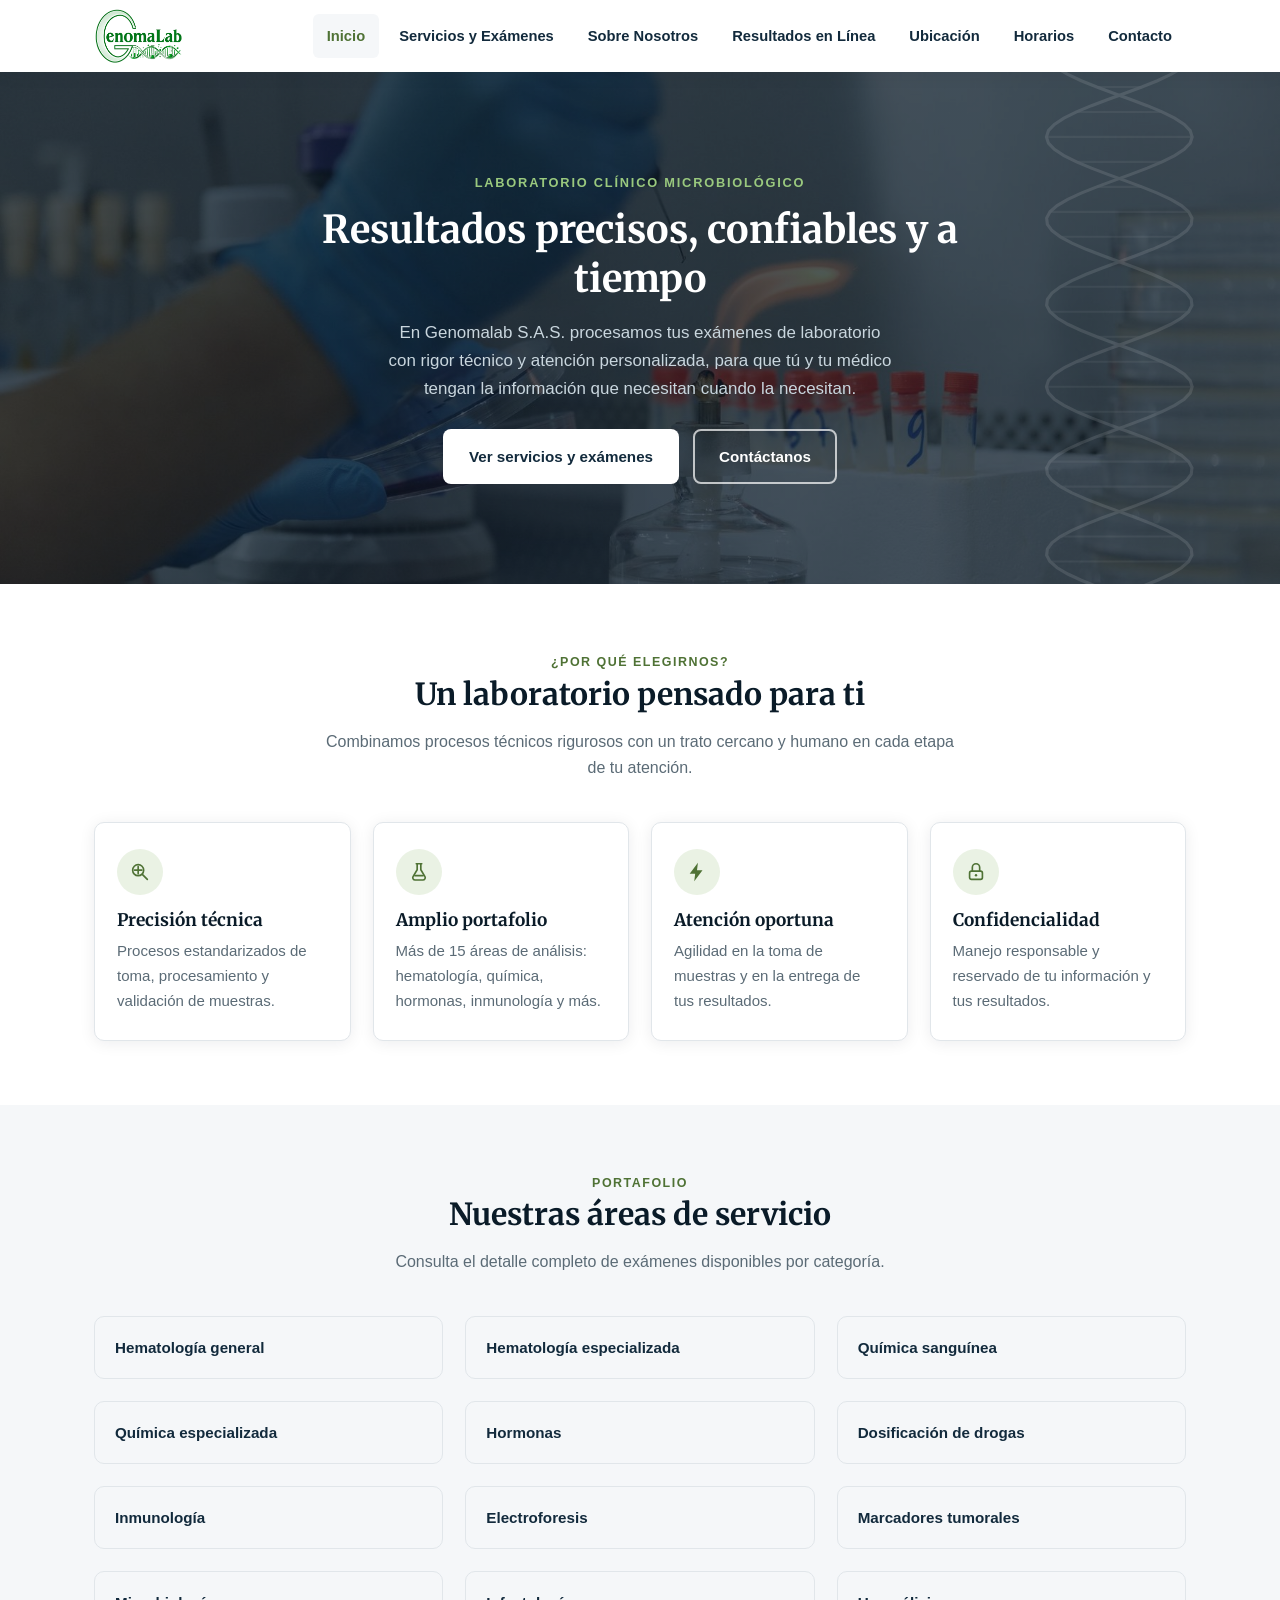
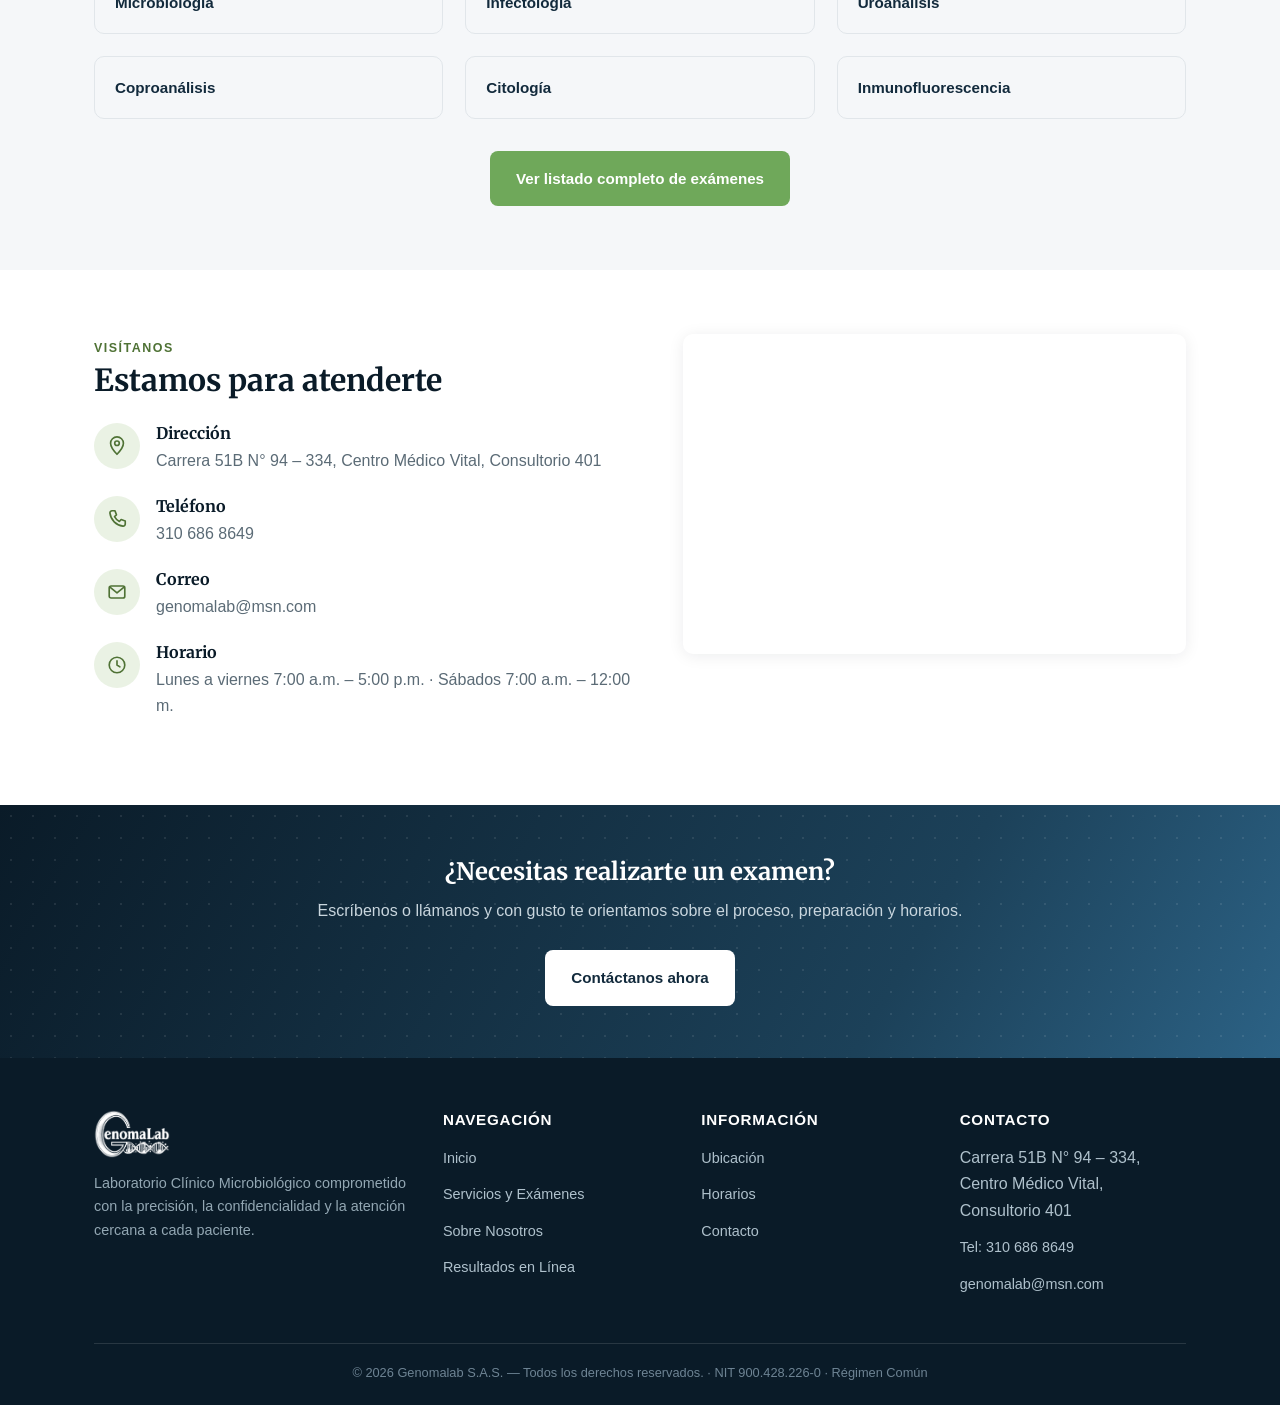
==== commit 58f78645: "Add files via upload" ====
--- a/index.html
+++ b/index.html
@@ -88,22 +88,22 @@
       </div>
       <div class="grid grid-4">
         <div class="card">
-          <div class="icon-badge">🔬</div>
+          <div class="icon-badge"><svg class="icon" width="22" height="22" viewBox="0 0 24 24" fill="none" stroke="currentColor" stroke-width="1.8" stroke-linecap="round" stroke-linejoin="round" aria-hidden="true"><circle cx="10" cy="10" r="6"/><path d="M10 6v8M6 10h8"/><path d="m14.5 14.5 5.5 5.5"/></svg></div>
           <h3>Precisión técnica</h3>
           <p>Procesos estandarizados de toma, procesamiento y validación de muestras.</p>
         </div>
         <div class="card">
-          <div class="icon-badge">🧪</div>
+          <div class="icon-badge"><svg class="icon" width="22" height="22" viewBox="0 0 24 24" fill="none" stroke="currentColor" stroke-width="1.8" stroke-linecap="round" stroke-linejoin="round" aria-hidden="true"><path d="M10 3v6.5L5.5 17a2.5 2.5 0 0 0 2.2 3.7h8.6a2.5 2.5 0 0 0 2.2-3.7L14 9.5V3"/><path d="M9 3h6"/><path d="M7.5 16h9"/></svg></div>
           <h3>Amplio portafolio</h3>
           <p>Más de 15 áreas de análisis: hematología, química, hormonas, inmunología y más.</p>
         </div>
         <div class="card">
-          <div class="icon-badge">⏱️</div>
+          <div class="icon-badge"><svg class="icon" width="22" height="22" viewBox="0 0 24 24" fill="none" stroke="currentColor" stroke-width="1.8" stroke-linecap="round" stroke-linejoin="round" aria-hidden="true"><path d="M13 2 4 14h6l-1 8 9-12h-6l1-8Z" fill="currentColor" stroke="none"/></svg></div>
           <h3>Atención oportuna</h3>
           <p>Agilidad en la toma de muestras y en la entrega de tus resultados.</p>
         </div>
         <div class="card">
-          <div class="icon-badge">🔒</div>
+          <div class="icon-badge"><svg class="icon" width="22" height="22" viewBox="0 0 24 24" fill="none" stroke="currentColor" stroke-width="1.8" stroke-linecap="round" stroke-linejoin="round" aria-hidden="true"><rect x="5" y="11" width="14" height="9" rx="2"/><path d="M8 11V7a4 4 0 0 1 8 0v4"/><circle cx="12" cy="15.5" r="1.3" fill="currentColor" stroke="none"/></svg></div>
           <h3>Confidencialidad</h3>
           <p>Manejo responsable y reservado de tu información y tus resultados.</p>
         </div>
@@ -149,19 +149,19 @@
           <h2>Estamos para atenderte</h2>
         </div>
         <div class="contact-item">
-          <div class="icon-badge">📍</div>
+          <div class="icon-badge"><svg class="icon" width="22" height="22" viewBox="0 0 24 24" fill="none" stroke="currentColor" stroke-width="1.8" stroke-linecap="round" stroke-linejoin="round" aria-hidden="true"><path d="M12 21s7-7.2 7-12a7 7 0 1 0-14 0c0 4.8 7 12 7 12Z"/><circle cx="12" cy="9" r="2.5"/></svg></div>
           <div><h4>Dirección</h4><p>Carrera 51B N° 94 – 334, Centro Médico Vital, Consultorio 401</p></div>
         </div>
         <div class="contact-item">
-          <div class="icon-badge">📞</div>
+          <div class="icon-badge"><svg class="icon" width="22" height="22" viewBox="0 0 24 24" fill="none" stroke="currentColor" stroke-width="1.8" stroke-linecap="round" stroke-linejoin="round" aria-hidden="true"><path d="M6.6 3h3.2l1.6 4.5-2.1 1.9a12.5 12.5 0 0 0 5.3 5.3l1.9-2.1L21 14.2v3.2c0 1.4-1.2 2.5-2.6 2.3C10.9 18.7 5.3 13.1 4.3 5.6 4.1 4.2 5.2 3 6.6 3Z"/></svg></div>
           <div><h4>Teléfono</h4><p><a href="tel:+573106868649">310 686 8649</a></p></div>
         </div>
         <div class="contact-item">
-          <div class="icon-badge">✉️</div>
+          <div class="icon-badge"><svg class="icon" width="22" height="22" viewBox="0 0 24 24" fill="none" stroke="currentColor" stroke-width="1.8" stroke-linecap="round" stroke-linejoin="round" aria-hidden="true"><rect x="3.5" y="5.5" width="17" height="13" rx="2"/><path d="m4 6.5 8 6.5 8-6.5"/></svg></div>
           <div><h4>Correo</h4><p><a href="mailto:genomalab@msn.com">genomalab@msn.com</a></p></div>
         </div>
         <div class="contact-item">
-          <div class="icon-badge">🕒</div>
+          <div class="icon-badge"><svg class="icon" width="22" height="22" viewBox="0 0 24 24" fill="none" stroke="currentColor" stroke-width="1.8" stroke-linecap="round" stroke-linejoin="round" aria-hidden="true"><circle cx="12" cy="12" r="8.5"/><path d="M12 7.5V12l3.2 2"/></svg></div>
           <div><h4>Horario</h4><p>Lunes a viernes 7:00 a.m. – 5:00 p.m. · Sábados 7:00 a.m. – 12:00 m.</p></div>
         </div>
       </div>
--- a/css/style.css
+++ b/css/style.css
@@ -188,8 +188,9 @@
   width:46px;height:46px;border-radius:50%;
   background:var(--green-light);color:var(--green-dark);
   display:flex;align-items:center;justify-content:center;
-  font-size:1.3rem;margin-bottom:14px;
-}
+  flex-shrink:0;margin-bottom:14px;
+}
+.icon-badge .icon,.notice-icon .icon{display:block;}
 
 .service-card{
   background:var(--gray-50);
@@ -309,7 +310,9 @@
 .notice{
   background:var(--gray-50);border-left:4px solid var(--green);
   padding:16px 20px;border-radius:0 8px 8px 0;color:var(--navy-800);font-size:.95rem;
-}
+  display:flex;align-items:flex-start;gap:12px;
+}
+.notice-icon{flex-shrink:0;color:var(--green-dark);margin-top:1px;}
 
 /* breadcrumb / page header */
 .page-hero{
@@ -319,6 +322,12 @@
     linear-gradient(120deg,var(--navy-900),var(--navy-700) 75%,var(--navy-600));
   background-size:22px 22px, auto;
   padding:46px 0;
+}
+.page-hero.page-hero-photo{
+  background:
+    linear-gradient(120deg,rgba(9,24,36,.88),rgba(9,32,41,.78) 60%,rgba(11,40,45,.72)),
+    url("../img/servicios-lab.jpg") center 42%/cover no-repeat;
+  padding:64px 0;
 }
 .page-hero .container{position:relative;z-index:1;}
 .page-hero .eyebrow{color:#9AC97E;font-weight:700;text-transform:uppercase;font-size:.8rem;letter-spacing:.12em;}
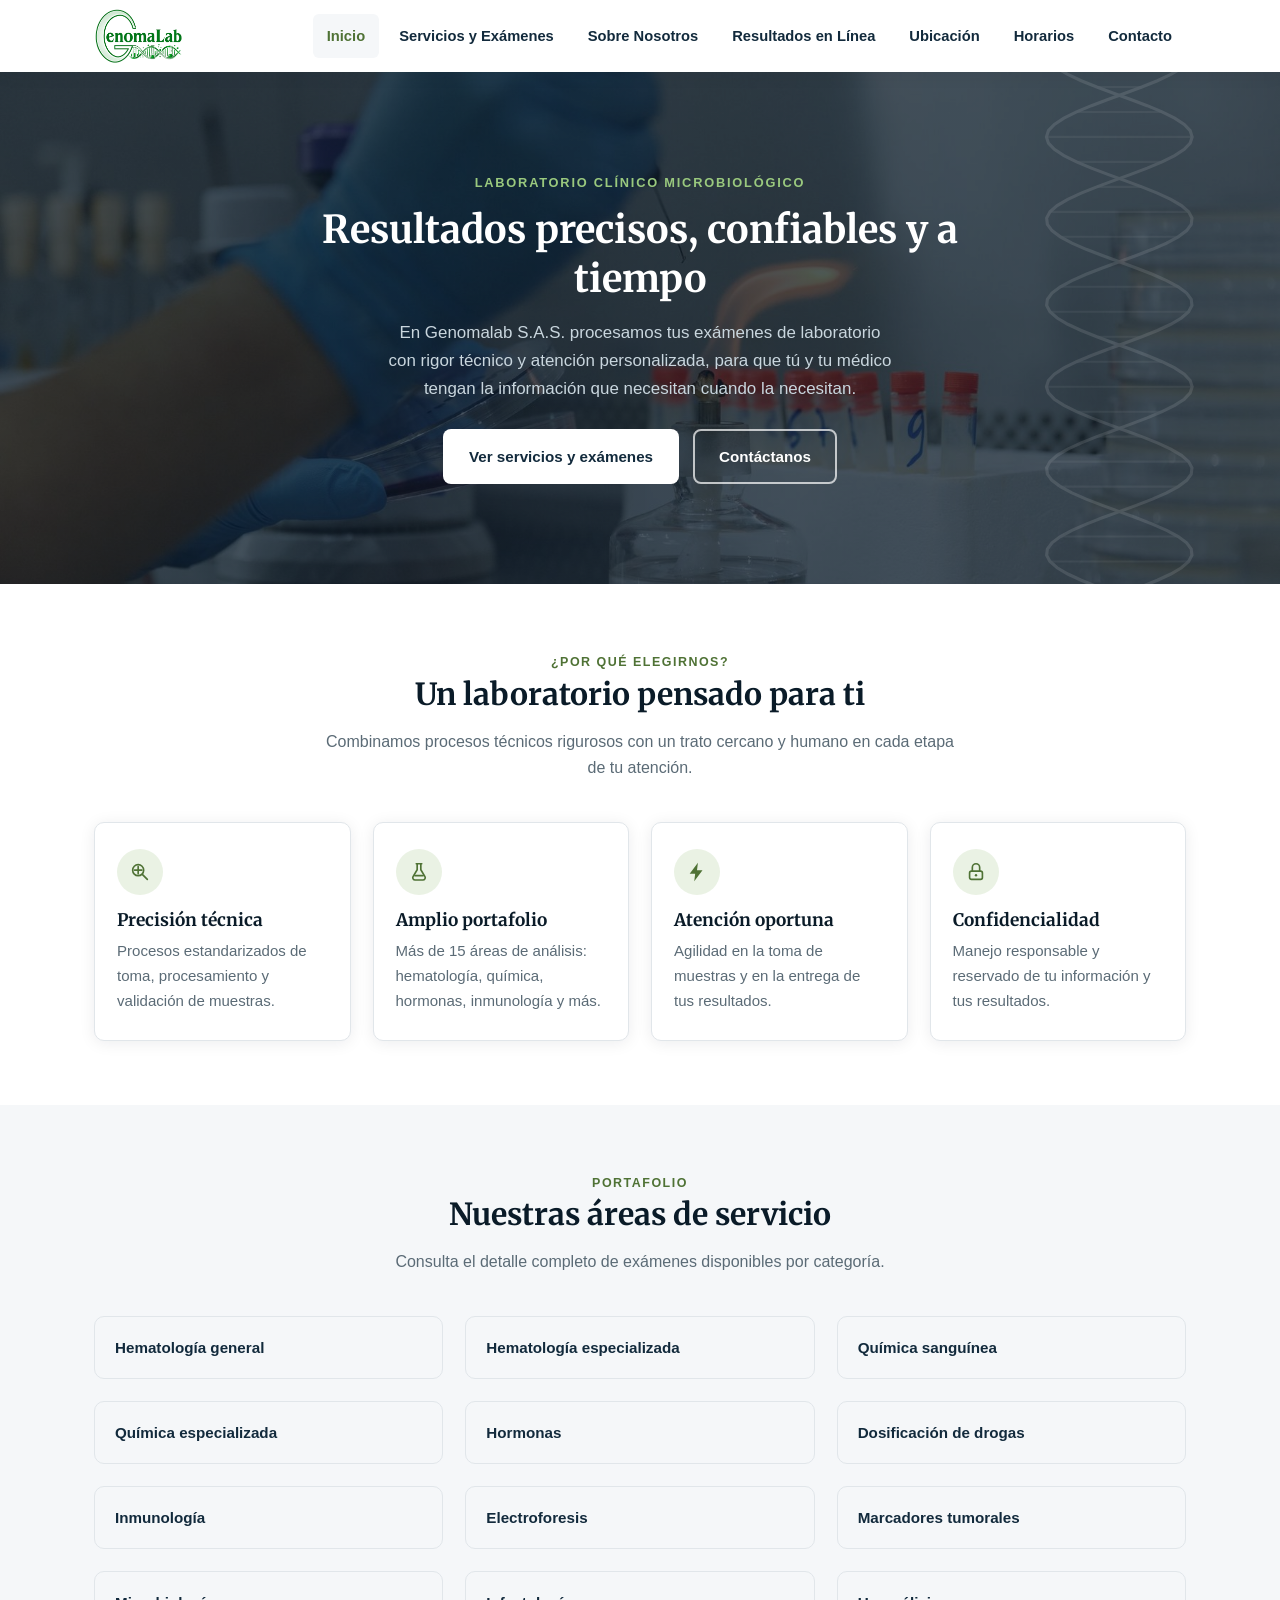
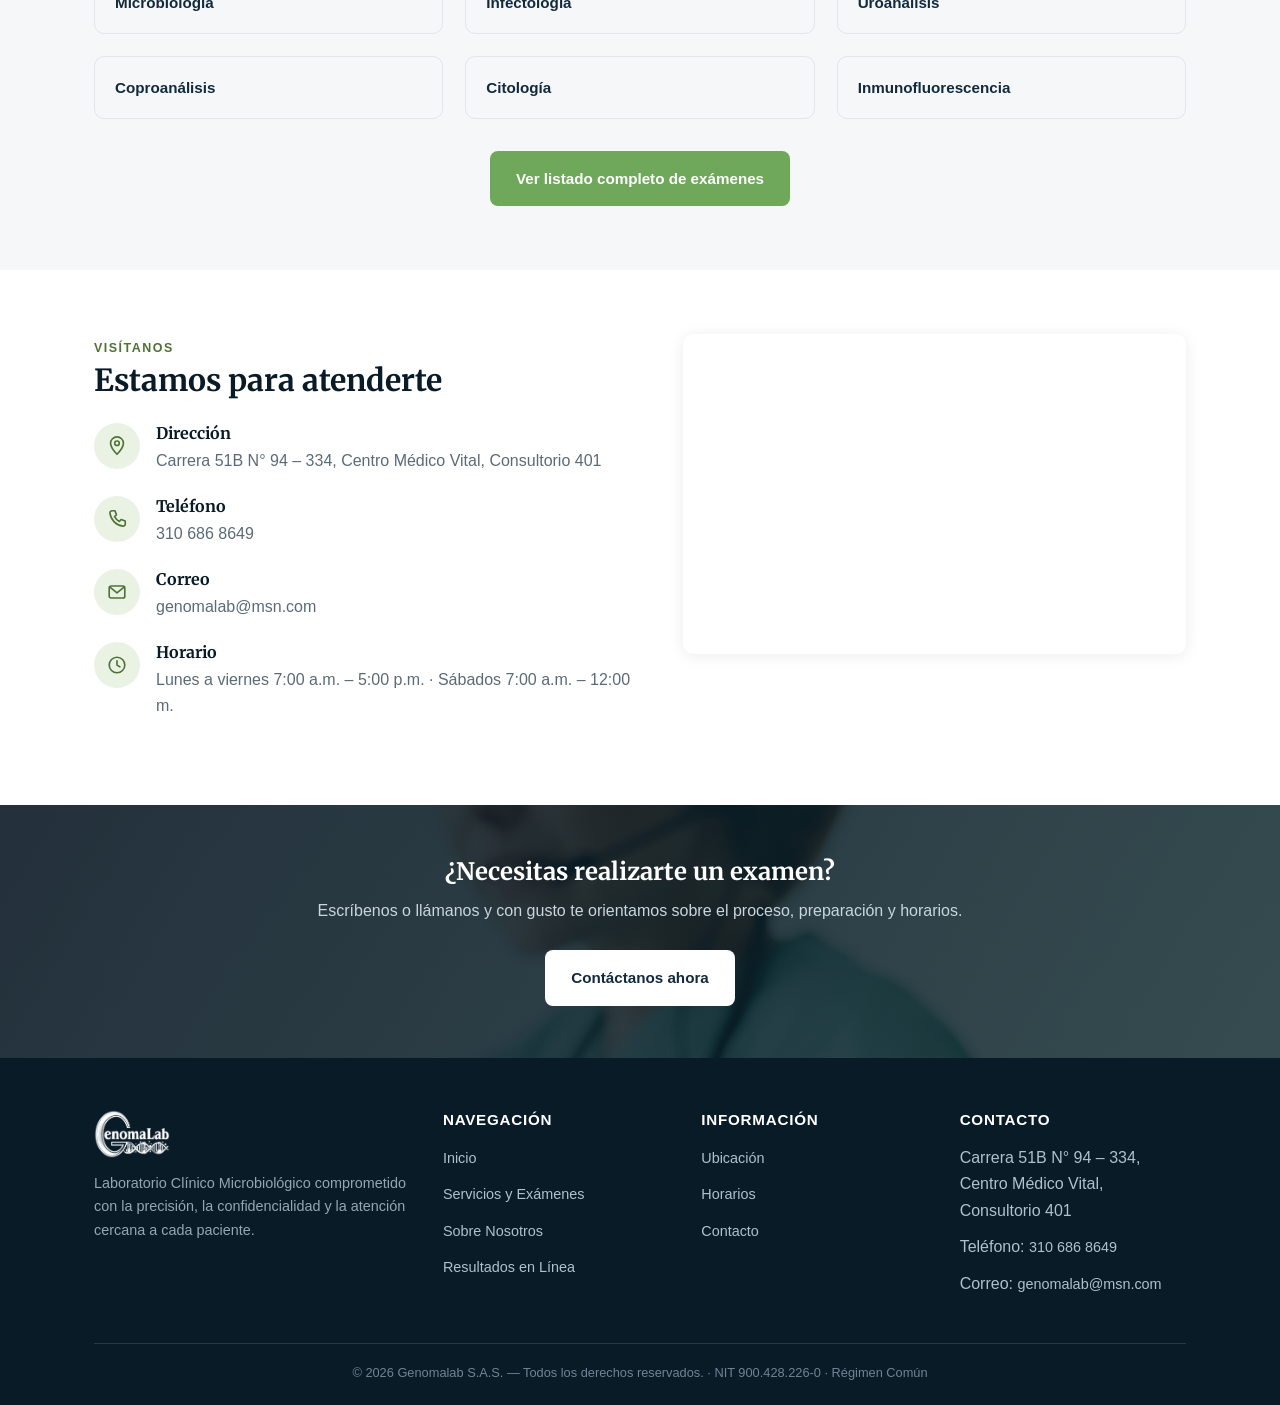
==== commit ae5ca621: "Add files via upload" ====
--- a/index.html
+++ b/index.html
@@ -169,7 +169,7 @@
     </div>
   </section>
 
-  <div class="cta-banner">
+  <div class="cta-banner cta-banner-photo" style="--cta-photo:url('../img/contacto-lab.jpg');">
     <div class="container">
       <h2>¿Necesitas realizarte un examen?</h2>
       <p>Escríbenos o llámanos y con gusto te orientamos sobre el proceso, preparación y horarios.</p>
@@ -207,8 +207,8 @@
           <h4>Contacto</h4>
           <ul>
             <li>Carrera 51B N° 94 – 334, Centro Médico Vital, Consultorio 401</li>
-            <li><a href="tel:+573106868649">Tel: 310 686 8649</a></li>
-            <li><a href="mailto:genomalab@msn.com">genomalab@msn.com</a></li>
+            <li>Teléfono: <a href="tel:+573106868649">310 686 8649</a></li>
+            <li>Correo: <a href="mailto:genomalab@msn.com">genomalab@msn.com</a></li>
           </ul>
         </div>
       </div>
--- a/css/style.css
+++ b/css/style.css
@@ -292,6 +292,11 @@
   color:var(--white);
   padding:52px 0;text-align:center;
 }
+.cta-banner.cta-banner-photo{
+  background:
+    linear-gradient(120deg,rgba(9,24,36,.88),rgba(9,32,41,.82) 60%,rgba(11,40,45,.78)),
+    var(--cta-photo) center 40%/cover no-repeat;
+}
 .cta-banner h2{color:var(--white);margin-bottom:10px;}
 .cta-banner p{color:#C9D6DE;margin-bottom:26px;font-family:'Segoe UI',Roboto,Helvetica,Arial,sans-serif;}
 
@@ -326,7 +331,7 @@
 .page-hero.page-hero-photo{
   background:
     linear-gradient(120deg,rgba(9,24,36,.88),rgba(9,32,41,.78) 60%,rgba(11,40,45,.72)),
-    url("../img/servicios-lab.jpg") center 42%/cover no-repeat;
+    var(--hero-photo) center 42%/cover no-repeat;
   padding:64px 0;
 }
 .page-hero .container{position:relative;z-index:1;}
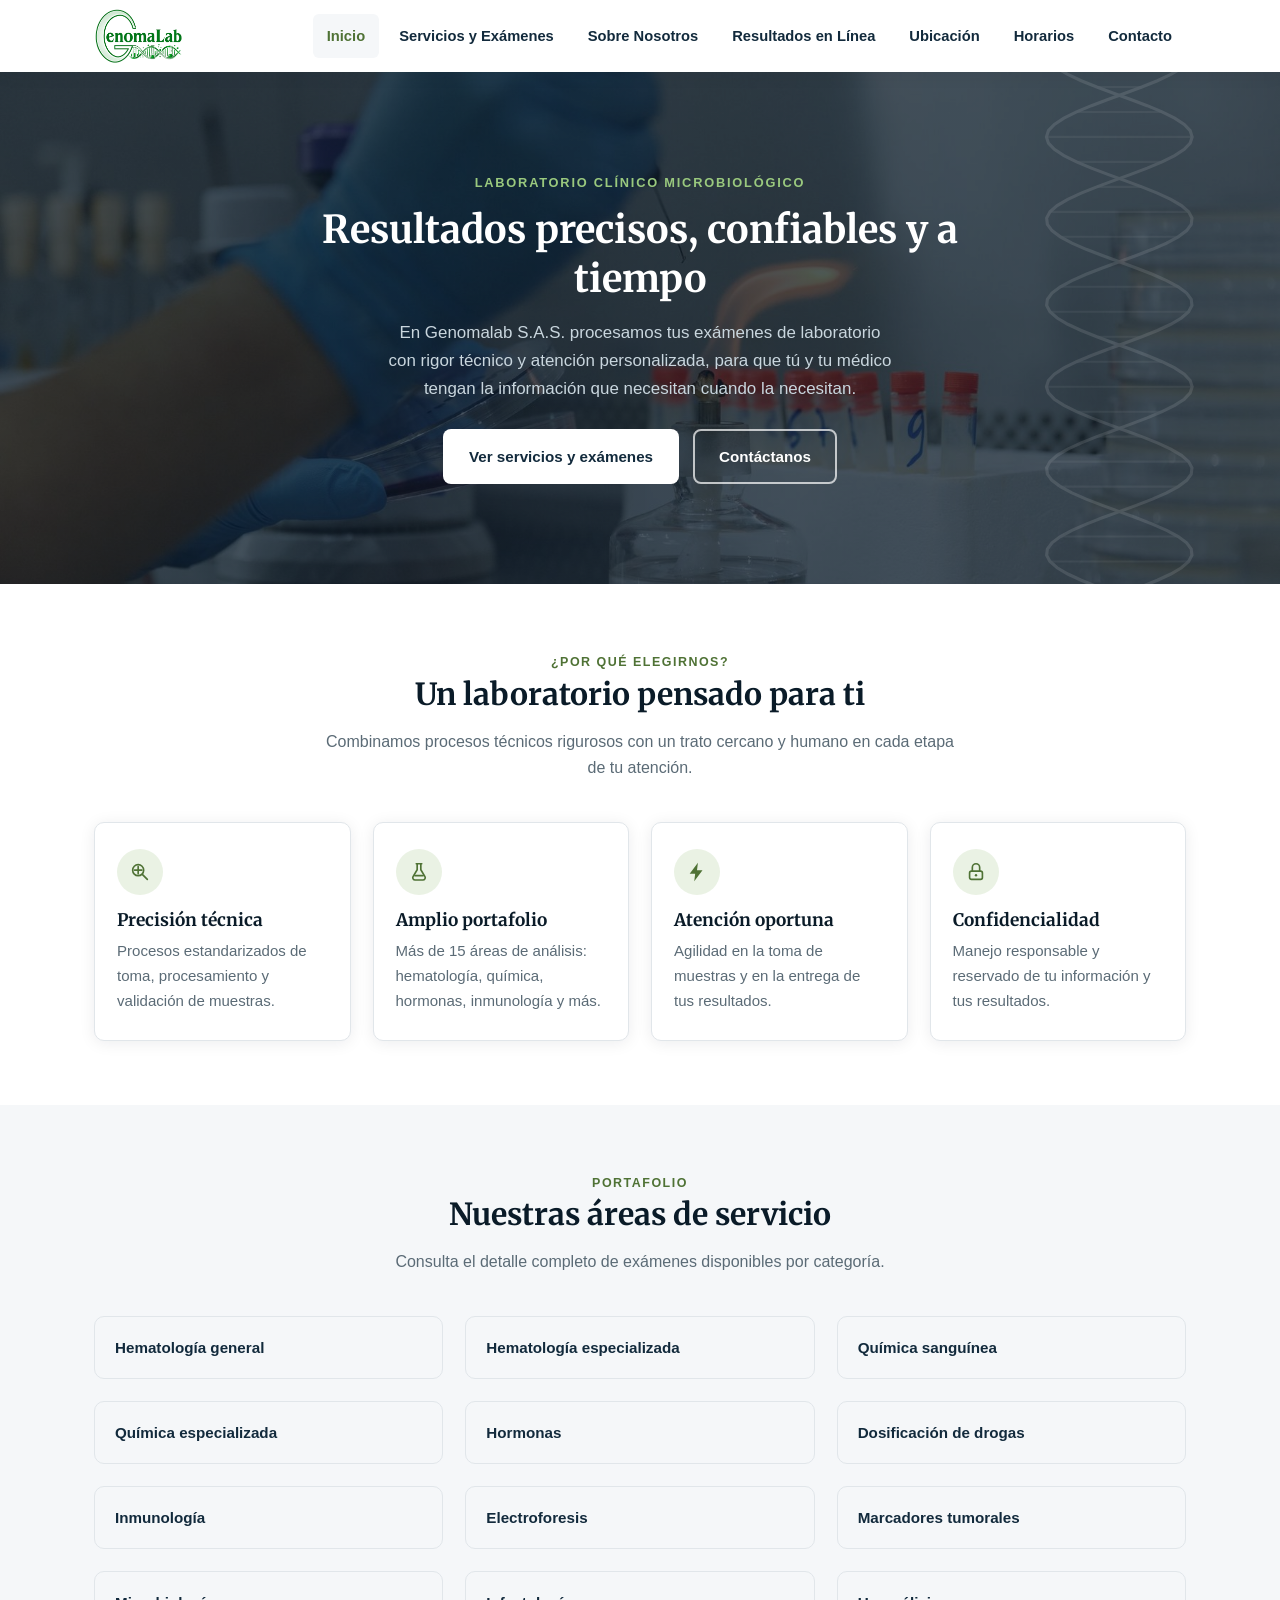
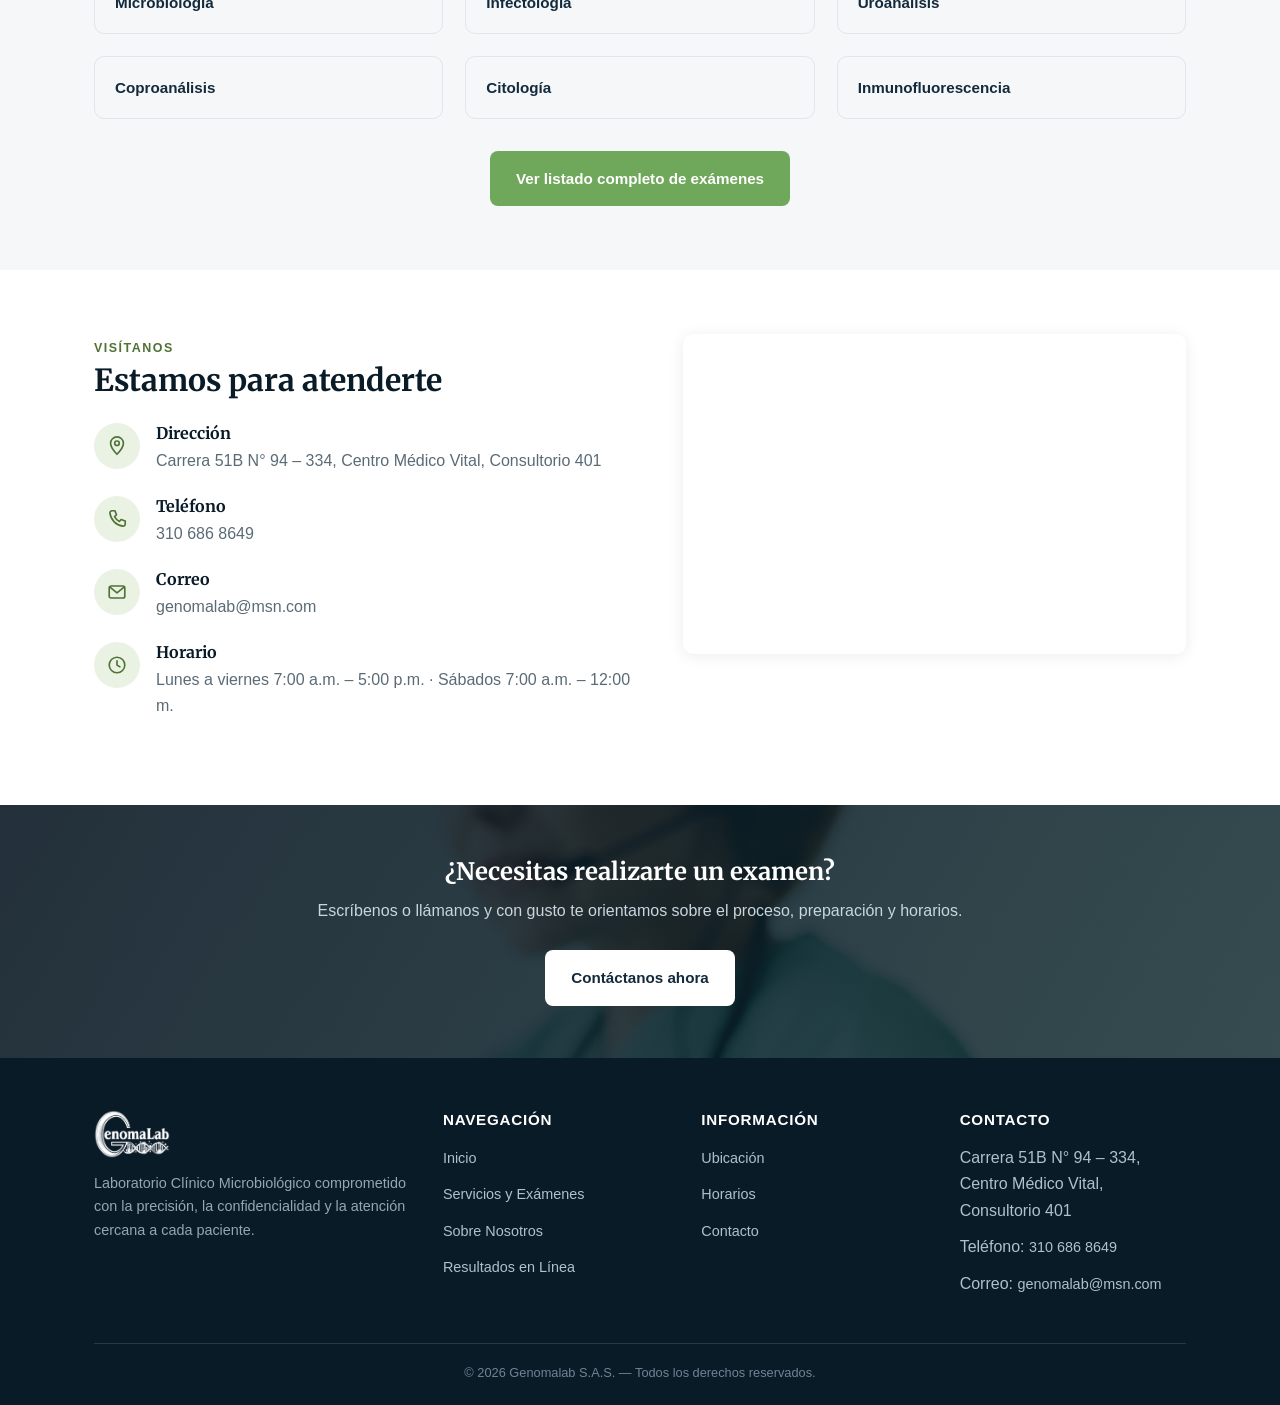
==== commit 125b6796: "Add files via upload" ====
--- a/index.html
+++ b/index.html
@@ -213,7 +213,7 @@
         </div>
       </div>
       <div class="footer-bottom">
-        &copy; 2026 Genomalab S.A.S. — Todos los derechos reservados. · NIT 900.428.226-0 · Régimen Común
+        &copy; 2026 Genomalab S.A.S. — Todos los derechos reservados.
       </div>
     </div>
   </footer>
